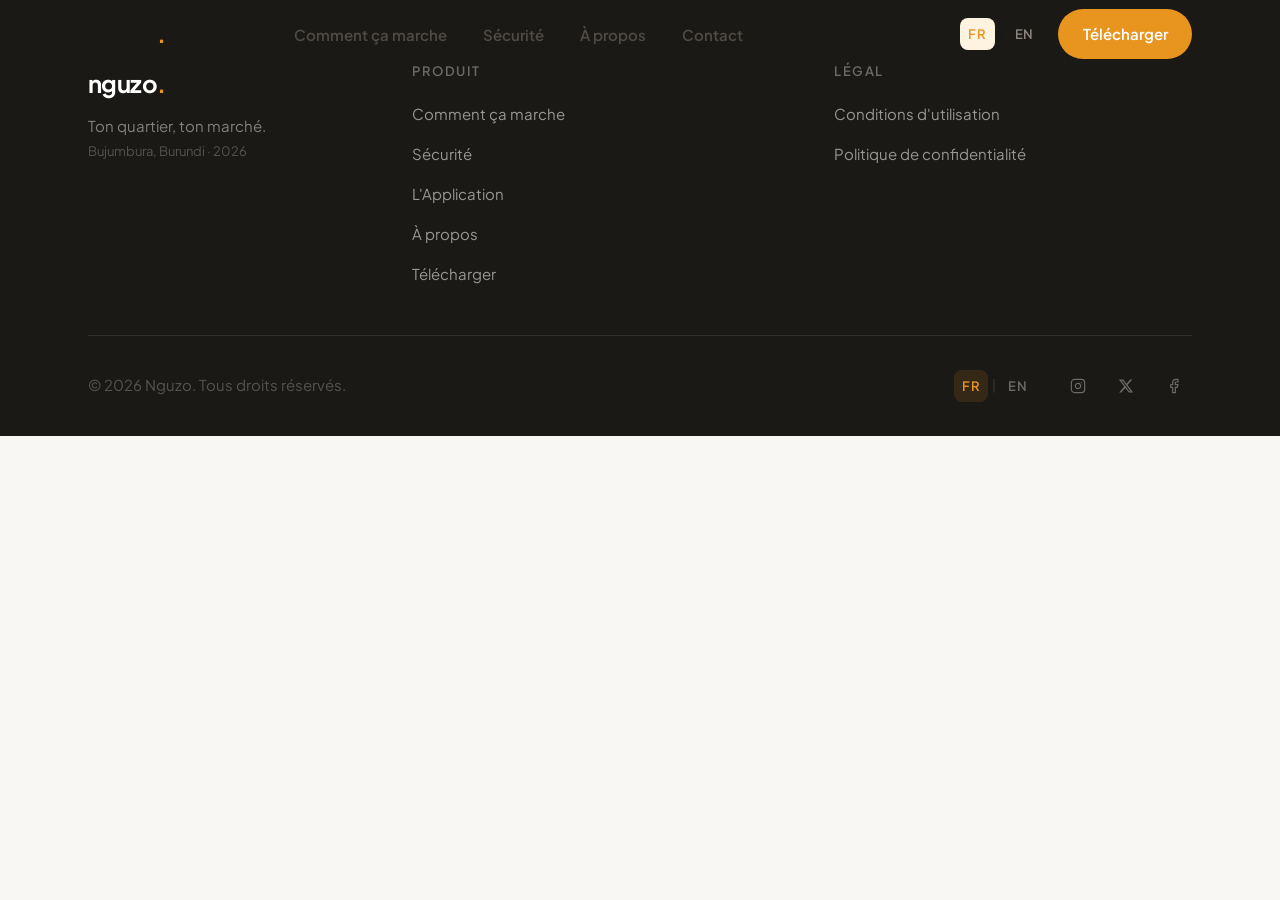
==== index.html @ 5b761464 "app-main created" ====
<!DOCTYPE html>
<html lang="fr" data-lang="fr">
<head> 
  <meta charset="UTF-8" />
  <meta name="viewport" content="width=device-width, initial-scale=1.0" />
  <meta http-equiv="X-UA-Compatible" content="IE=edge" />

  <!-- ============================================================
       SEO META
       Replace with your actual domain before going live. //done
  ============================================================ -->
  <title>Nguzo — Your Neighborhood Marketplace</title>
  <meta name="description" content="Nguzo connects buyers and sellers in the same neighborhood. Post a listing, message directly, meet in person. No fees, no shipping, no middlemen." />
  <meta name="robots" content="index, follow" />
  <meta name="author" content="Nguzo" />

  <link rel="canonical" href="https://nguzo.app/" />
  <link rel="alternate" hreflang="en" href="https://nguzo.app/" />
  <link rel="alternate" hreflang="fr" href="https://nguzo.app/?lang=fr" />
  <link rel="alternate" hreflang="x-default" href="https://nguzo.app/" />

  <!-- Open Graph -->
  <meta property="og:type"        content="website" />
  <meta property="og:url"         content="https://nguzo.app/" />
  <meta property="og:title"       content="Nguzo — Your Neighborhood Marketplace" />
  <meta property="og:description" content="Browse nearby listings. Message sellers directly. Meet in person. Burundi's local marketplace." />
  <meta property="og:image"       content="https://nguzo.app/images/app-feed.png" />
  <meta property="og:locale"      content="fr_FR" />
  <meta property="og:locale:alternate" content="en_US" />
  <meta property="og:site_name"   content="Nguzo" />

  <!-- Twitter Card -->
  <meta name="twitter:card"        content="summary_large_image" />
  <meta name="twitter:title"       content="Nguzo — Your Neighborhood Marketplace" />
  <meta name="twitter:description" content="Browse nearby listings. Message sellers directly. Meet in person." />
  <meta name="twitter:image"       content="https://nguzo.app/images/app-feed.png" />

  <!-- Structured Data -->
  <script type="application/ld+json">
  {
    "@context": "https://schema.org",
    "@type": "SoftwareApplication",
    "name": "Nguzo",
    "applicationCategory": "ShoppingApplication",
    "operatingSystem": "Android",
    "description": "Hyper-local peer-to-peer marketplace for Burundi. Post listings, message sellers, meet in person.",
    "inLanguage": ["fr", "rn", "sw", "en"],
    "url": "https://nguzo.app/",
    "publisher": {
      "@type": "Organization",
      "name": "Nguzo",
      "address": { "@type": "PostalAddress", "addressLocality": "Bujumbura", "addressCountry": "BI" },
      "email": "nguzo.official@gmail.com"
    },
    "contactPoint": [
      { "@type": "ContactPoint", "email": "support.nguzo@gmail.com",   "contactType": "customer support" },
      { "@type": "ContactPoint", "email": "nguzo.official@gmail.com",  "contactType": "legal" }
    ]
  }
  </script>

  <!-- Font: Plus Jakarta Sans 400 + 600 + 700 -->
  <link rel="preconnect" href="https://fonts.googleapis.com" />
  <link rel="preconnect" href="https://fonts.gstatic.com" crossorigin />
  <link href="https://fonts.googleapis.com/css2?family=Plus+Jakarta+Sans:ital,wght@0,400;0,600;0,700;1,400&display=swap" rel="stylesheet" />

  <link rel="stylesheet" href="style.css" />
</head>
<body>

<!-- Skip to main content (accessibility) -->
<a href="#main" class="skip-link">
  <span data-en="Skip to main content" data-fr="Passer au contenu principal">Skip to main content</span>
</a>

<!-- ==============================================================
     NAVIGATION
============================================================== -->

<app-header></app-header>

<!-- ==============================================================
     MAIN
============================================================== -->


<!-- ==============================================================
     FOOTER
============================================================== -->
<footer class="site-footer" role="contentinfo">
  <div class="container">
    <div class="footer-top">

      <!-- Brand -->
      <div class="footer-brand">
        <a href="/" class="logo footer-logo" aria-label="Nguzo">
          <span class="logo__word">nguzo</span><span class="logo__dot">.</span>
        </a>
        <p data-en="Your neighborhood, your marketplace."
           data-fr="Ton quartier, ton marché.">Your neighborhood, your marketplace.</p>
        <p class="footer-location">Bujumbura, Burundi · 2026</p>
      </div>

      <!-- Product links -->
      <nav class="footer-nav" aria-label="Product navigation">
        <h4 data-en="Product" data-fr="Produit">Product</h4>
        <ul role="list">
          <li><a href="#how-it-works" data-en="How it works"  data-fr="Comment ça marche">How it works</a></li>
          <li><a href="#trust"        data-en="Safety"        data-fr="Sécurité">Safety</a></li>
          <li><a href="#the-app"      data-en="The App"       data-fr="L'Application">The App</a></li>
          <li><a href="#about"        data-en="About"         data-fr="À propos">About</a></li>
          <li><a href="https://play.google.com/store/apps/details?id=co.nguzo.app" target="_blank" rel="noopener noreferrer"
                 data-en="Download"  data-fr="Télécharger">Download</a></li>
        </ul>
      </nav>

      <!-- Legal links -->
      <nav class="footer-nav" aria-label="Legal navigation">
        <h4 data-en="Legal" data-fr="Légal">Legal</h4>
        <ul role="list">
          <li><a href="/terms"   data-en="Terms of Use"       data-fr="Conditions d'utilisation">Terms of Use</a></li>
          <li><a href="/privacy" data-en="Privacy Policy"     data-fr="Politique de confidentialité">Privacy Policy</a></li>
          <li>
            <!-- <a href="mailto:nguzo.official@gmail.com" class="footer-legal-email">
              <span data-en="Legal inquiries" data-fr="Requêtes légales">Legal inquiries</span>
              <small>nguzo.official@gmail.com</small>
            </a> -->
          </li>
        </ul>
      </nav>

    </div>

    <div class="footer-bottom">
      <p class="footer-copy" data-en="© 2026 Nguzo. All rights reserved." data-fr="© 2026 Nguzo. Tous droits réservés.">© 2026 Nguzo. All rights reserved.</p>
      <div class="footer-bottom-right">
        <div class="lang-switch" role="group" aria-label="Language / Langue">
          <button class="lang-btn" id="btn-fr-f" aria-pressed="true">FR</button>
          <span aria-hidden="true" class="lang-sep">|</span>
          <button class="lang-btn" id="btn-en-f" aria-pressed="false">EN</button>
        </div>
        <div class="footer-social" aria-label="Social media">
          <a href="https://www.instagram.com/nguzo_marketplace?igsh=dHk3d3pzeW5hcGFs" class="social-btn" aria-label="Nguzo on Instagram" rel="noopener noreferrer">
            <svg width="16" height="16" viewBox="0 0 24 24" fill="none" stroke="currentColor" stroke-width="1.8" stroke-linecap="round" stroke-linejoin="round"><rect x="2" y="2" width="20" height="20" rx="5"/><path d="M16 11.37A4 4 0 1 1 12.63 8 4 4 0 0 1 16 11.37z"/><line x1="17.5" y1="6.5" x2="17.51" y2="6.5"/></svg>
          </a>
          <a href="https://x.com/ngz_marketplace" class="social-btn" aria-label="Nguzo on X" rel="noopener noreferrer">
            <svg width="16" height="16" viewBox="0 0 24 24" fill="currentColor"><path d="M18.244 2.25h3.308l-7.227 8.26 8.502 11.24H16.17l-5.214-6.817L4.99 21.75H1.68l7.73-8.835L1.254 2.25H8.08l4.713 6.231zm-1.161 17.52h1.833L7.084 4.126H5.117z"/></svg>
          </a>
          <a href="https://www.facebook.com/share/1HzvjEso9R/" class="social-btn" aria-label="Nguzo on Facebook" rel="noopener noreferrer">
            <svg width="16" height="16" viewBox="0 0 24 24" fill="none" stroke="currentColor" stroke-width="1.8" stroke-linecap="round" stroke-linejoin="round"><path d="M18 2h-3a5 5 0 0 0-5 5v3H7v4h3v8h4v-8h3l1-4h-4V7a1 1 0 0 1 1-1h3z"/></svg>
          </a>
        </div>
      </div>
    </div>
  </div>
</footer>

<script src="script.js" defer></script>
<script src="components/app-header.js"></script>
</body>
</html>
---- style.css ----
/*  ============================================================
   NGUZO — style.css
   Sections:
     01. Tokens
     02. Reset & Base
     03. Accessibility
     04. Layout
     05. Typography components
     06. Logo
     07. Buttons
     08. Language switch
     09. Navigation
     10. Mobile nav
     11. Hero
     12. How it works
     13. App showcase (dark)
     14. Trust
     15. About
     16. Contact
     17. Footer
     18. Legal pages (terms.html / privacy.html)
     19. Animations (prefers-reduced-motion: no-preference)
     20. Responsive
============================================================ */

/* ── 01. TOKENS ─────────────────────────────────────────────── */
:root {
  /* Palette */
  --c-bg:          #F9F7F4;
  --c-surface:     #F1EDE7;
  --c-surface-2:   #EAE4DC;
  --c-dark:        #1B1916;
  --c-dark-2:      #231F1B;
  --c-text:        #1B1916;
  --c-text-soft:   #4E4A45;
  --c-text-muted:  #8A857E;
  --c-accent:      #E89520;
  --c-accent-dim:  #C47B12;
  --c-accent-pale: #FEF3E0;
  --c-white:       #FFFFFF;
  --c-border:      rgba(27,25,22,.10);
  --c-border-dark: rgba(255,255,255,.10);

  /* Type */
  --f-sans: 'Plus Jakarta Sans', sans-serif;
  --fw-reg:  400;
  --fw-semi: 600;
  --fw-bold: 700;

  /* Type scale (fluid) */
  --t-xs:    clamp(.75rem,  1.4vw, .8125rem);
  --t-sm:    clamp(.875rem, 1.8vw, .9375rem);
  --t-base:  clamp(1rem,    2vw,   1.0625rem);
  --t-lg:    clamp(1.125rem,2.5vw, 1.25rem);
  --t-xl:    clamp(1.375rem,3.2vw, 1.625rem);
  --t-2xl:   clamp(1.75rem, 4vw,   2.25rem);
  --t-3xl:   clamp(2.25rem, 5.5vw, 3.25rem);
  --t-hero:  clamp(2.75rem, 7.5vw, 5rem);

  --lh-tight: 1.12;
  --lh-snug:  1.30;
  --lh-base:  1.65;

  /* Spacing */
  --sp-1:  .25rem;  --sp-2:  .5rem;  --sp-3:  .75rem;
  --sp-4:  1rem;    --sp-5:  1.25rem; --sp-6:  1.5rem;
  --sp-8:  2rem;    --sp-10: 2.5rem;  --sp-12: 3rem;
  --sp-16: 4rem;    --sp-20: 5rem;    --sp-24: 6rem;

  /* Layout */
  --max-w:       1200px;
  --pad-x:       clamp(1.25rem, 5vw, 3rem);
  --section-y:   clamp(4rem, 9vw, 7rem);
  --nav-h:       68px;

  /* Shape */
  --r:    12px;
  --r-sm:  8px;
  --r-lg: 20px;
  --r-pill: 9999px;

  /* Shadows */
  --sh-sm:  0 2px 16px rgba(27,25,22,.06);
  --sh-md:  0 8px 40px rgba(27,25,22,.08);
  --sh-lg:  0 24px 72px rgba(27,25,22,.12);
  --sh-phone: 0 32px 80px rgba(27,25,22,.20);

  /* Motion */
  --ease-out:  cubic-bezier(.16,1,.3,1);
  --ease-io:   cubic-bezier(.4,0,.2,1);
  --d-fast: 180ms;
  --d-med:  320ms;
  --d-slow: 560ms;
}

/* ── 02. RESET & BASE ───────────────────────────────────────── */
*, *::before, *::after { box-sizing: border-box; margin: 0; padding: 0; }

html {
  scroll-behavior: smooth;
  scroll-padding-top: calc(var(--nav-h) + 1rem);
  -webkit-text-size-adjust: 100%;
}

body {
  font-family: var(--f-sans);
  font-size: var(--t-base);
  font-weight: var(--fw-reg);
  line-height: var(--lh-base);
  color: var(--c-text);
  background: var(--c-bg);
  overflow-x: hidden;
  -webkit-font-smoothing: antialiased;
  -moz-osx-font-smoothing: grayscale;
}

img, svg { display: block; max-width: 100%; }
a { color: inherit; text-decoration: none; }
ul, ol { list-style: none; }
button { font-family: inherit; cursor: pointer; border: none; background: none; }
input, textarea, select { font-family: inherit; }
h1,h2,h3,h4 { font-weight: var(--fw-bold); line-height: var(--lh-tight); }

/* ── 03. ACCESSIBILITY ──────────────────────────────────────── */
.skip-link {
  position: absolute; top: -200%; left: 50%; transform: translateX(-50%);
  background: var(--c-text); color: var(--c-white);
  padding: var(--sp-3) var(--sp-6); border-radius: var(--r-sm);
  font-size: var(--t-sm); font-weight: var(--fw-semi);
  z-index: 9999;
  transition: top var(--d-fast);
}
.skip-link:focus { top: var(--sp-4); }

.visually-hidden {
  position: absolute; width: 1px; height: 1px;
  padding: 0; margin: -1px; overflow: hidden;
  clip: rect(0,0,0,0); white-space: nowrap; border: 0;
}

:focus-visible {
  outline: 2.5px solid var(--c-accent);
  outline-offset: 3px;
  border-radius: var(--r-sm);
}

/* ── 04. LAYOUT ─────────────────────────────────────────────── */
.container {
  width: 100%;
  max-width: var(--max-w);
  margin-inline: auto;
  padding-inline: var(--pad-x);
}

.section { padding-block: var(--section-y); }
.section-dark { background: var(--c-dark); }

/* ── 05. TYPOGRAPHY COMPONENTS ──────────────────────────────── */
/* Eyebrow / Label */
.label {
  display: inline-block;
  font-size: var(--t-xs);
  font-weight: var(--fw-semi);
  letter-spacing: .14em;
  text-transform: uppercase;
  color: var(--c-accent);
  margin-bottom: var(--sp-4);
}

.section-header {
  text-align: center;
  max-width: 660px;
  margin-inline: auto;
  margin-bottom: clamp(var(--sp-12), 6vw, var(--sp-20));
}
.section-header h2 { font-size: var(--t-3xl); margin-bottom: var(--sp-5); }
.section-header--light h2 { color: var(--c-white); }
.section-header--light .label { color: var(--c-accent); }

.section-sub {
  font-size: var(--t-lg);
  color: var(--c-text-soft);
  line-height: var(--lh-base);
}

.text-link {
  color: var(--c-accent);
  text-decoration: underline;
  text-decoration-color: rgba(232,149,32,.35);
  text-underline-offset: 3px;
  transition: text-decoration-color var(--d-fast);
}
.text-link:hover { text-decoration-color: var(--c-accent); }

/* ── 06. LOGO ────────────────────────────────────────────────── */
.logo {
  display: inline-flex;
  align-items: baseline;
  font-size: 1.5rem;
  font-weight: var(--fw-bold);
  letter-spacing: -.025em;
  flex-shrink: 0;
  transition: opacity var(--d-fast);
}
.logo:hover { opacity: .8; }
.logo__word { color: var(--c-text); }
.logo__dot  { color: var(--c-accent); }

/* ── 07. BUTTONS ─────────────────────────────────────────────── */
.btn {
  display: inline-flex; align-items: center; gap: var(--sp-2);
  padding: .65rem 1.4rem;
  font-size: var(--t-sm); font-weight: var(--fw-semi);
  border-radius: var(--r-pill);
  white-space: nowrap; min-height: 44px;
  cursor: pointer; text-decoration: none;
  transition:
    background var(--d-fast) var(--ease-out),
    color var(--d-fast) var(--ease-out),
    border-color var(--d-fast) var(--ease-out),
    transform var(--d-fast) var(--ease-out),
    box-shadow var(--d-fast) var(--ease-out);
}

.btn-primary {
  background: var(--c-accent); color: var(--c-white);
  border: 2px solid transparent;
}
.btn-primary:hover, .btn-primary:focus-visible {
  background: var(--c-accent-dim);
  transform: translateY(-2px);
  box-shadow: 0 8px 28px rgba(232,149,32,.28);
}

.btn-ghost {
  background: transparent;
  color: var(--c-text);
  border: 2px solid var(--c-border);
}
.btn-ghost:hover, .btn-ghost:focus-visible {
  border-color: rgba(27,25,22,.30);
  background: var(--c-surface);
  transform: translateY(-2px);
}

.btn-lg { padding: .9rem 1.85rem; font-size: var(--t-base); }
.btn-full { width: 100%; justify-content: center; }

/* ── 08. LANGUAGE SWITCH ─────────────────────────────────────── */
.lang-switch { display: flex; align-items: center; gap: var(--sp-1); }
.lang-sep { color: var(--c-border); user-select: none; font-size: var(--t-xs); }
.lang-btn {
  font-size: var(--t-xs); font-weight: var(--fw-semi);
  letter-spacing: .06em; padding: var(--sp-1) var(--sp-2);
  border-radius: var(--r-sm); min-height: 32px;
  color: var(--c-text-muted);
  transition: color var(--d-fast), background var(--d-fast);
}
.lang-btn:hover { color: var(--c-text); }
.lang-btn[aria-pressed="true"] {
  color: var(--c-accent);
  background: var(--c-accent-pale);
}

/* ── 09. NAVIGATION ──────────────────────────────────────────── */
.site-header {
  position: fixed; top: 0; left: 0; right: 0;
  height: var(--nav-h); z-index: 100;
  transition: background var(--d-med) var(--ease-out),
              box-shadow var(--d-med) var(--ease-out),
              backdrop-filter var(--d-med) var(--ease-out);
}
.site-header.scrolled {
  background: rgba(249,247,244,.88);
  backdrop-filter: blur(18px) saturate(1.2);
  -webkit-backdrop-filter: blur(18px) saturate(1.2);
  box-shadow: 0 1px 0 var(--c-border), var(--sh-sm);
}

.nav__inner {
  display: flex; align-items: center;
  gap: var(--sp-6); height: var(--nav-h);
}

.nav__links {
  display: flex; align-items: center;
  gap: var(--sp-1); margin-inline: auto;
}
.nav__link {
  padding: var(--sp-2) var(--sp-4);
  font-size: var(--t-sm); font-weight: var(--fw-semi);
  color: var(--c-text-soft); border-radius: var(--r-pill);
  transition: color var(--d-fast), background var(--d-fast);
}
.nav__link:hover, .nav__link.active {
  color: var(--c-text); background: var(--c-surface);
}
.nav__link.active { color: var(--c-accent); }

.nav__right {
  display: flex; align-items: center; gap: var(--sp-4); margin-left: auto;
}

/* Burger */
.burger {
  display: none; flex-direction: column;
  justify-content: center; align-items: center;
  gap: 6px; width: 44px; height: 44px;
  border-radius: var(--r-sm);
  transition: background var(--d-fast);
}
.burger:hover { background: var(--c-surface); }
.burger__bar {
  display: block; width: 22px; height: 2px;
  background: var(--c-text); border-radius: 2px;
  transform-origin: center;
  transition: transform var(--d-med) var(--ease-out), opacity var(--d-fast);
}
.burger[aria-expanded="true"] .burger__bar:nth-child(1) { transform: translateY(8px) rotate(45deg); }
.burger[aria-expanded="true"] .burger__bar:nth-child(2) { transform: translateY(-8px) rotate(-45deg); }

/* ── 10. MOBILE NAV ──────────────────────────────────────────── */
.mobile-nav {
  position: fixed; inset: 0; z-index: 200; /* above .site-header (100) */
  background: var(--c-bg);
}
.mobile-nav[hidden] { display: none; }

.mobile-nav__panel {
  display: flex; flex-direction: column;
  height: 100%; padding: var(--sp-6) var(--pad-x);
}
.mobile-nav__top {
  display: flex; align-items: center;
  justify-content: space-between; margin-bottom: var(--sp-10);
}
.mobile-nav__close {
  width: 44px; height: 44px;
  display: flex; align-items: center; justify-content: center;
  border-radius: var(--r-sm); color: var(--c-text);
  transition: background var(--d-fast);
}
.mobile-nav__close:hover { background: var(--c-surface); }
.mobile-nav__links { flex: 1; display: flex; flex-direction: column; }
.mobile-nav__link {
  display: block; padding: var(--sp-5) 0;
  font-size: var(--t-2xl); font-weight: var(--fw-bold);
  color: var(--c-text); border-bottom: 1px solid var(--c-border);
  transition: color var(--d-fast), padding-left var(--d-fast);
}
.mobile-nav__link:hover { color: var(--c-accent); padding-left: var(--sp-3); }
.mobile-nav__foot {
  display: flex; align-items: center;
  justify-content: space-between; padding-top: var(--sp-8); flex-wrap: wrap; gap: var(--sp-4);
}

/* ── 11. HERO ─────────────────────────────────────────────────── */
.hero {
  min-height: 100svh;
  padding-top: var(--nav-h);
  position: relative; overflow: hidden;
  display: flex; align-items: stretch;
}

/* Faded giant background word — depth without distraction */
.hero__watermark {
  position: absolute;
  font-size: clamp(10rem, 28vw, 22rem);
  font-weight: var(--fw-bold);
  letter-spacing: -.06em;
  line-height: 1;
  color: var(--c-accent);
  opacity: .04;
  right: -2%;
  bottom: -2%;
  pointer-events: none;
  user-select: none;
  z-index: 0;
}

.hero__inner {
  display: grid;
  grid-template-columns: 1fr 1fr;
  gap: clamp(var(--sp-10), 5vw, var(--sp-20));
  align-items: center;
  padding-block: clamp(var(--sp-16), 8vw, var(--sp-24));
  position: relative; z-index: 1;
  width: 100%;
}

.hero__text { max-width: 560px; }

.hero__h1 {
  font-size: var(--t-hero);
  letter-spacing: -.04em;
  line-height: var(--lh-tight);
  margin-block: var(--sp-3) var(--sp-6);
  color: var(--c-text);
}
.word-line { display: block; overflow: hidden; }

.hero__sub {
  font-size: var(--t-lg);
  color: var(--c-text-soft);
  line-height: var(--lh-base);
  margin-bottom: var(--sp-10);
  max-width: 460px;
}

.hero__actions { display: flex; flex-wrap: wrap; gap: var(--sp-3); }

/* Phone mockups */
.hero__phones {
  position: relative;
  height: clamp(420px, 55vw, 600px);
  display: flex; justify-content: center; align-items: center;
}

.phone {
  position: absolute;
  border-radius: 30px;
  overflow: hidden;
  box-shadow: var(--sh-phone);
}
.phone__body {
  width: 100%; height: 100%; overflow: hidden;
  background: var(--c-surface-2);
}
.phone__body img { width: 100%; height: 100%; object-fit: cover; object-position: top; }

.phone--back {
  width: clamp(180px, 22vw, 240px);
  aspect-ratio: 9/19;
  right: 1%;
  top: 8%;
  transform: rotate(5deg);
  z-index: 1;
  filter: brightness(.92);
}
.phone--front {
  width: clamp(195px, 24vw, 260px);
  aspect-ratio: 9/19;
  left: 1%;
  bottom: 8%;
  transform: rotate(-4deg);
  z-index: 2;
}

/* ── 12. HOW IT WORKS ────────────────────────────────────────── */
.section-hiw { background: var(--c-surface); }

.steps {
  display: grid;
  grid-template-columns: repeat(3, 1fr);
  gap: var(--sp-6);
}

.step {
  padding: var(--sp-8);
  background: var(--c-white);
  border: 1px solid var(--c-border);
  border-radius: var(--r);
  position: relative;
  transition: transform var(--d-med) var(--ease-out),
              box-shadow var(--d-med) var(--ease-out);
}
.step:hover {
  transform: translateY(-5px);
  box-shadow: var(--sh-md);
}

.step__num {
  font-size: clamp(3.5rem, 7vw, 5rem);
  font-weight: var(--fw-bold);
  color: var(--c-accent);
  line-height: 1;
  letter-spacing: -.05em;
  margin-bottom: var(--sp-5);
  opacity: .22;
  transition: opacity var(--d-med);
  font-variant-numeric: tabular-nums;
}
.step:hover .step__num { opacity: .55; }

.step__icon {
  width: 44px; height: 44px;
  display: flex; align-items: center; justify-content: center;
  background: var(--c-accent-pale);
  border-radius: var(--r-sm);
  color: var(--c-accent);
  margin-bottom: var(--sp-4);
}
.step__body h3 { font-size: var(--t-xl); margin-bottom: var(--sp-3); }
.step__body p  { font-size: var(--t-base); color: var(--c-text-soft); line-height: var(--lh-base); }

/* ── 13. APP SHOWCASE ─────────────────────────────────────────── */
.section-app .section-header h2 { color: var(--c-white); }
.section-app .section-sub { color: rgba(255,255,255,.55); }

.app-screens {
  display: grid;
  grid-template-columns: 1fr 1.1fr 1fr;
  gap: var(--sp-6);
  align-items: end;
}

.app-screen {
  display: flex; flex-direction: column;
  align-items: center; gap: var(--sp-5);
}
.app-screen__frame {
  width: 100%; aspect-ratio: 9/19;
  border-radius: 24px; overflow: hidden;
  background: var(--c-dark-2);
  box-shadow: 0 24px 60px rgba(0,0,0,.35);
  transition: transform var(--d-med) var(--ease-out),
              box-shadow var(--d-med) var(--ease-out);
}
.app-screen__frame:hover {
  transform: translateY(-6px);
  box-shadow: 0 36px 80px rgba(0,0,0,.45);
}
.app-screen__frame img { width: 100%; height: 100%; object-fit: cover; object-position: top; }

.app-screen--featured { transform: translateY(-20px); }
.app-screen--featured .app-screen__frame {
  outline: 2px solid rgba(232,149,32,.30);
  outline-offset: 4px;
}

.app-screen figcaption {
  font-size: var(--t-sm);
  color: rgba(255,255,255,.4);
  font-weight: var(--fw-semi);
  text-align: center;
  line-height: var(--lh-snug);
}

/* ── 14. TRUST ────────────────────────────────────────────────── */
.trust-grid {
  display: grid;
  grid-template-columns: repeat(2, 1fr);
  gap: var(--sp-5);
}

.trust-item {
  display: grid;
  grid-template-columns: 44px 1fr;
  grid-template-rows: auto auto;
  column-gap: var(--sp-5);
  align-items: start;
  padding: var(--sp-8);
  background: var(--c-white);
  border: 1px solid var(--c-border);
  border-radius: var(--r);
  transition: transform var(--d-med) var(--ease-out),
              box-shadow var(--d-med) var(--ease-out),
              border-color var(--d-med);
}
.trust-item:hover {
  transform: translateY(-3px);
  box-shadow: var(--sh-md);
  border-color: rgba(232,149,32,.20);
}
.trust-item__icon {
  grid-row: 1 / 3;
  width: 44px; height: 44px;
  display: flex; align-items: center; justify-content: center;
  background: var(--c-accent-pale);
  border-radius: var(--r-sm);
  color: var(--c-accent);
  flex-shrink: 0;
}
.trust-item h3 { font-size: var(--t-lg); margin-bottom: var(--sp-2); }
.trust-item p  { font-size: var(--t-base); color: var(--c-text-soft); line-height: var(--lh-base); }

/* ── 15. ABOUT ────────────────────────────────────────────────── */
.about-inner {
  display: grid;
  grid-template-columns: 1fr 360px;
  gap: clamp(var(--sp-12), 6vw, var(--sp-20));
  align-items: start;
}

.about-left h2 { font-size: var(--t-3xl); margin-bottom: var(--sp-6); }
.about-left p  { color: var(--c-text-soft); line-height: var(--lh-base); margin-bottom: var(--sp-4); }
.about-left p:last-child { margin-bottom: 0; }

/* Stat cards */
.about-right {
  display: flex; flex-direction: column; gap: var(--sp-4);
  position: sticky; top: calc(var(--nav-h) + var(--sp-8));
}
.stat-card {
  padding: var(--sp-6) var(--sp-8);
  background: var(--c-surface);
  border: 1px solid var(--c-border);
  border-radius: var(--r);
  display: flex; flex-direction: column; gap: var(--sp-2);
  transition: transform var(--d-med) var(--ease-out);
}
.stat-card:hover { transform: translateX(4px); }
.stat-card--full { background: var(--c-accent-pale); border-color: rgba(232,149,32,.20); }

.stat-num {
  font-size: var(--t-3xl);
  font-weight: var(--fw-bold);
  color: var(--c-accent);
  letter-spacing: -.04em;
  line-height: 1;
  font-variant-numeric: tabular-nums;
}
.stat-word {
  font-size: var(--t-3xl);
  font-weight: var(--fw-bold);
  color: var(--c-accent);
  letter-spacing: -.03em;
  line-height: 1;
  font-style: italic;
}
.stat-label {
  font-size: var(--t-sm);
  color: var(--c-text-soft);
  font-weight: var(--fw-semi);
}

/* ── 16. CONTACT ──────────────────────────────────────────────── */
.section-contact { background: var(--c-surface); }

.contact-inner {
  display: grid;
  grid-template-columns: 1fr 1fr;
  gap: clamp(var(--sp-12), 6vw, var(--sp-20));
  align-items: start;
}

.contact-left h2 { font-size: var(--t-3xl); margin-bottom: var(--sp-5); }
.contact-left p  { font-size: var(--t-lg); color: var(--c-text-soft); margin-bottom: var(--sp-8); line-height: var(--lh-base); }
.contact-email {
  margin-top: var(--sp-5);
  font-size: var(--t-sm);
  color: var(--c-text-muted);
}

/* Waitlist form */
.contact-form {
  background: var(--c-white);
  border: 1px solid var(--c-border);
  border-radius: var(--r);
  padding: var(--sp-8);
  box-shadow: var(--sh-sm);
}
.contact-form h3 { font-size: var(--t-xl); margin-bottom: var(--sp-2); }
.contact-form > p { font-size: var(--t-sm); color: var(--c-text-soft); margin-bottom: var(--sp-6); }

.field-row {
  display: grid;
  grid-template-columns: repeat(2, minmax(0, 1fr));
  gap: var(--sp-4);
  margin-bottom: var(--sp-4);
}

.field { display: flex; flex-direction: column; gap: var(--sp-2); margin-bottom: var(--sp-4); }
.field label { font-size: var(--t-sm); font-weight: var(--fw-semi); color: var(--c-text); }
.field input,
.field textarea {
  padding: .75rem 1rem;
  border: 1.5px solid var(--c-border);
  border-radius: var(--r-sm);
  font-size: var(--t-base);
  color: var(--c-text);
  background: var(--c-bg);
  min-height: 48px;
  transition: border-color var(--d-fast), box-shadow var(--d-fast);
}
.field textarea {
  min-height: 160px;
  resize: vertical;
}
.field input::placeholder,
.field textarea::placeholder { color: var(--c-text-muted); }
.field input:focus,
.field textarea:focus {
  outline: none;
  border-color: var(--c-accent);
  box-shadow: 0 0 0 3px rgba(232,149,32,.14);
}
.field input:user-invalid,
.field textarea:user-invalid { border-color: #c94040; }

  .email-feedback {
    margin-top: var(--sp-3);
    font-size: var(--t-sm);
    line-height: var(--lh-snug);
    min-height: 1.5em;
    color: var(--c-text-muted);
    transition: color var(--d-fast);
  }
  .email-feedback.loading { color: var(--c-text); }
  .email-feedback.success { color: var(--c-accent); }
  .email-feedback.error { color: #C94040; }
  .email-feedback.warning { color: #8A857E; }

.form-ok {
  background: var(--c-accent-pale);
  color: var(--c-accent-dim);
}
.form-error {
  background: #FDECEC;
  color: #C94040;
}
.form-ok[hidden],
.form-error[hidden] { display: none; }

/* ── 17. FOOTER ───────────────────────────────────────────────── */
.site-footer {
  background: var(--c-dark);
  padding-block: var(--sp-16) var(--sp-8);
  color: var(--c-white);
}

.footer-top {
  display: grid;
  grid-template-columns: 260px 1fr 1fr;
  gap: var(--sp-16);
  padding-bottom: var(--sp-12);
  border-bottom: 1px solid var(--c-border-dark);
  margin-bottom: var(--sp-8);
}

.footer-logo .logo__word { color: var(--c-white); }
.footer-logo .logo__dot  { color: var(--c-accent); }
.footer-logo:hover .logo__word { color: rgba(255,255,255,.7); }

.footer-brand p:not(.footer-logo) {
  font-size: var(--t-sm); color: rgba(255,255,255,.45);
  margin-top: var(--sp-3); line-height: var(--lh-snug);
}
.footer-location { color: rgba(255,255,255,.25) !important; font-size: var(--t-xs) !important; margin-top: var(--sp-2) !important; }

.footer-nav h4 {
  font-size: var(--t-xs); font-weight: var(--fw-semi);
  letter-spacing: .12em; text-transform: uppercase;
  color: rgba(255,255,255,.35); margin-bottom: var(--sp-5);
}
.footer-nav ul { display: flex; flex-direction: column; gap: var(--sp-3); }
.footer-nav a { font-size: var(--t-sm); color: rgba(255,255,255,.55); transition: color var(--d-fast); }
.footer-nav a:hover { color: var(--c-white); }

.footer-legal-email {
  display: flex; flex-direction: column; gap: var(--sp-1);
}
.footer-legal-email small { font-size: var(--t-xs); opacity: .6; }

.footer-bottom {
  display: flex; align-items: center;
  justify-content: space-between; flex-wrap: wrap; gap: var(--sp-4);
}
.footer-copy { font-size: var(--t-sm); color: rgba(255,255,255,.25); }

.footer-bottom-right { display: flex; align-items: center; gap: var(--sp-6); }

/* Footer lang switch */
.site-footer .lang-btn { color: rgba(255,255,255,.35); }
.site-footer .lang-btn:hover { color: rgba(255,255,255,.8); }
.site-footer .lang-btn[aria-pressed="true"] { color: var(--c-accent); background: rgba(232,149,32,.12); }
.site-footer .lang-sep { color: rgba(255,255,255,.15); }

.footer-social { display: flex; align-items: center; gap: var(--sp-3); }
.social-btn {
  display: flex; align-items: center; justify-content: center;
  width: 36px; height: 36px; border-radius: var(--r-sm);
  color: rgba(255,255,255,.35);
  transition: color var(--d-fast), background var(--d-fast);
}
.social-btn:hover { color: var(--c-white); background: rgba(255,255,255,.08); }

/* ── 18. LEGAL PAGES ─────────────────────────────────────────── */
.legal-page {
  padding-top: var(--nav-h);
  min-height: 100svh;
  background: var(--c-bg);
}
.legal-hero {
  padding-block: clamp(var(--sp-12), 6vw, var(--sp-20));
  border-bottom: 1px solid var(--c-border);
}
.legal-hero .breadcrumb {
  font-size: var(--t-sm); color: var(--c-text-muted);
  margin-bottom: var(--sp-4);
}
.legal-hero .breadcrumb a { color: var(--c-accent); }
.legal-hero h1 { font-size: var(--t-3xl); margin-bottom: var(--sp-3); }
.legal-hero .subtitle { color: var(--c-text-soft); font-size: var(--t-lg); }
.legal-hero .updated { margin-top: var(--sp-4); font-size: var(--t-sm); color: var(--c-text-muted); }

.legal-body {
  display: grid;
  grid-template-columns: 220px 1fr;
  gap: var(--sp-16);
  padding-block: clamp(var(--sp-12), 6vw, var(--sp-20));
  align-items: start;
}

/* TOC sidebar */
.legal-toc {
  position: sticky; top: calc(var(--nav-h) + var(--sp-6));
}
.legal-toc h2 {
  font-size: var(--t-xs); font-weight: var(--fw-semi);
  letter-spacing: .12em; text-transform: uppercase;
  color: var(--c-text-muted); margin-bottom: var(--sp-4);
}
.legal-toc ol { display: flex; flex-direction: column; gap: var(--sp-2); counter-reset: none; }
.legal-toc a {
  font-size: var(--t-xs); color: var(--c-text-soft);
  line-height: var(--lh-snug); display: block; padding: var(--sp-1) 0;
  border-left: 2px solid transparent; padding-left: var(--sp-3);
  transition: color var(--d-fast), border-color var(--d-fast);
}
.legal-toc a:hover { color: var(--c-text); border-color: var(--c-accent); }

/* Legal content */
.legal-content { min-width: 0; }
.legal-section { margin-bottom: var(--sp-12); padding-bottom: var(--sp-12); border-bottom: 1px solid var(--c-border); }
.legal-section:last-child { border-bottom: none; }
.legal-section__heading { font-size: var(--t-xl); margin-bottom: var(--sp-5); scroll-margin-top: calc(var(--nav-h) + var(--sp-6)); }
.legal-section__sub { font-size: var(--t-lg); font-weight: var(--fw-semi); margin-top: var(--sp-6); margin-bottom: var(--sp-3); }
.legal-section p { color: var(--c-text-soft); line-height: var(--lh-base); margin-bottom: var(--sp-4); }
.legal-section ul, .legal-section ol { display: flex; flex-direction: column; gap: var(--sp-3); margin-bottom: var(--sp-4); padding-left: var(--sp-5); list-style: disc; }
.legal-section ol { list-style: decimal; }
.legal-section li { color: var(--c-text-soft); line-height: var(--lh-base); }
.legal-section .term-def { margin-bottom: var(--sp-4); }
.legal-section .term-def dt { font-weight: var(--fw-semi); color: var(--c-text); }
.legal-section .term-def dd { color: var(--c-text-soft); line-height: var(--lh-base); padding-left: var(--sp-4); }
.legal-section .contact-table { display: flex; flex-direction: column; gap: var(--sp-3); }
.legal-section .contact-row { display: grid; grid-template-columns: 160px 1fr; gap: var(--sp-4); font-size: var(--t-base); }
.legal-section .contact-row dt { font-weight: var(--fw-semi); color: var(--c-text-muted); }
.legal-section .contact-row dd { color: var(--c-text-soft); }
.legal-note {
  background: var(--c-accent-pale); border-left: 3px solid var(--c-accent);
  border-radius: 0 var(--r-sm) var(--r-sm) 0;
  padding: var(--sp-4) var(--sp-6); margin-top: var(--sp-4);
  font-size: var(--t-sm); color: var(--c-text-soft); line-height: var(--lh-base);
}

/* Legal page utilities (replaces inline styles blocked by CSP style-src) */
.legal-section p.is-spaced { margin-top: var(--sp-6); }
.legal-footer { padding-block: var(--sp-8); }
.legal-footer .text-link { font-size: var(--t-sm); }

/* ── 19. ANIMATIONS ──────────────────────────────────────────── */
@media (prefers-reduced-motion: no-preference) {

  /* --- Reveal on scroll (base state) --- */
  .reveal {
    opacity: 0;
    transform: translateY(24px);
    transition: opacity var(--d-slow) var(--ease-out),
                transform var(--d-slow) var(--ease-out);
  }
  .reveal.in-view            { opacity: 1; transform: none; }
  .reveal-d1.in-view         { transition-delay: 100ms; }
  .reveal-d2.in-view         { transition-delay: 200ms; }
  .reveal-d3.in-view         { transition-delay: 300ms; }

  /* Fast reveal for small elements */
  .reveal-fast {
    opacity: 0; transform: translateY(10px);
    transition: opacity 400ms var(--ease-out), transform 400ms var(--ease-out);
  }
  .reveal-fast.in-view { opacity: 1; transform: none; }

  /* --- Hero headline word animation --- */
  .word-line .word {
    display: inline-block;
    opacity: 0; transform: translateY(105%);
    transition: opacity 600ms var(--ease-out), transform 600ms var(--ease-out);
  }
  .hero__h1.revealed .word { opacity: 1; transform: none; }

  /* Hero sub + actions */
  .reveal-stagger {
    opacity: 0; transform: translateY(18px);
    transition: opacity 560ms var(--ease-out), transform 560ms var(--ease-out);
  }
  .reveal-stagger.in-view { opacity: 1; transform: none; }

  /* --- Phone float --- */
  .phone--front { animation: float-a 9s ease-in-out infinite; }
  .phone--back  { animation: float-b 11s ease-in-out infinite; }

  @keyframes float-a {
    0%,100% { transform: rotate(-4deg) translateY(0); }
    50%      { transform: rotate(-4deg) translateY(-12px); }
  }
  @keyframes float-b {
    0%,100% { transform: rotate(5deg) translateY(-6px); }
    50%      { transform: rotate(5deg) translateY(6px); }
  }

  /* --- Nav scrolled state transition is already in CSS --- */

  /* --- Label letter-spacing on reveal --- */
  .label {
    letter-spacing: .02em;
    opacity: 0;
    transition: letter-spacing 500ms var(--ease-out), opacity 400ms var(--ease-out);
  }
  .label.in-view { letter-spacing: .14em; opacity: 1; }
  /* Hero label is immediately visible */
  .hero .label { opacity: 1; letter-spacing: .14em; }

} /* end prefers-reduced-motion: no-preference */

/* Default state when motion is reduced — everything visible */
@media (prefers-reduced-motion: reduce) {
  .reveal, .reveal-fast, .reveal-stagger, .label { opacity: 1 !important; transform: none !important; }
  .word-line .word { opacity: 1 !important; transform: none !important; }
}

/* ── 20. RESPONSIVE ──────────────────────────────────────────── */

/* Tablet portrait and below (≤ 768px) */
@media (max-width: 768px) {
  .nav__links { display: none; }
  .nav__right .btn-primary { display: none; }
  .nav__right .lang-switch { display: none; }
  .burger { display: flex; }

  .hero__inner {
    grid-template-columns: 1fr;
    padding-block: var(--sp-12) var(--sp-8);
    text-align: center;
  }
  .hero__text { max-width: 100%; }
  .hero__sub { margin-inline: auto; }
  .hero__actions { justify-content: center; }
  .hero__phones {
    order: -1;
    height: 340px; width: 100%;
  }
  .phone--back  { width: 160px; }
  .phone--front { width: 175px; }

  .steps { grid-template-columns: 1fr; }
  .trust-grid { grid-template-columns: 1fr; }
  .app-screens { grid-template-columns: 1fr; }
  .app-screen--featured { transform: none; }
  .app-screen:not(.app-screen--featured) { display: none; }

  .about-inner   { grid-template-columns: 1fr; }
  .about-right   { position: static; }
  .about-right   { flex-direction: row; flex-wrap: wrap; }
  .stat-card     { flex: 1; min-width: 140px; }

  .contact-inner { grid-template-columns: 1fr; }
  .field-row { grid-template-columns: 1fr; }

  .footer-top { grid-template-columns: 1fr 1fr; gap: var(--sp-10); }
  .footer-brand { grid-column: 1 / -1; }
  .footer-bottom { flex-direction: column; align-items: flex-start; }

  /* Legal pages */
  .legal-body { grid-template-columns: 1fr; }
  .legal-toc  { display: none; }
}

/* Small phones (≤ 480px) */
@media (max-width: 480px) {
  .hero__phones { display: none; }
  .steps { gap: var(--sp-4); }
  .footer-top { grid-template-columns: 1fr; }
  .footer-bottom-right { flex-direction: column; align-items: flex-start; gap: var(--sp-3); }
  .contact-left .btn-lg { width: 100%; justify-content: center; }
  .about-right { flex-direction: column; }
}

/* Large screens (≥ 1280px) */
@media (min-width: 1280px) {
  .hero__inner { gap: var(--sp-24); }
}
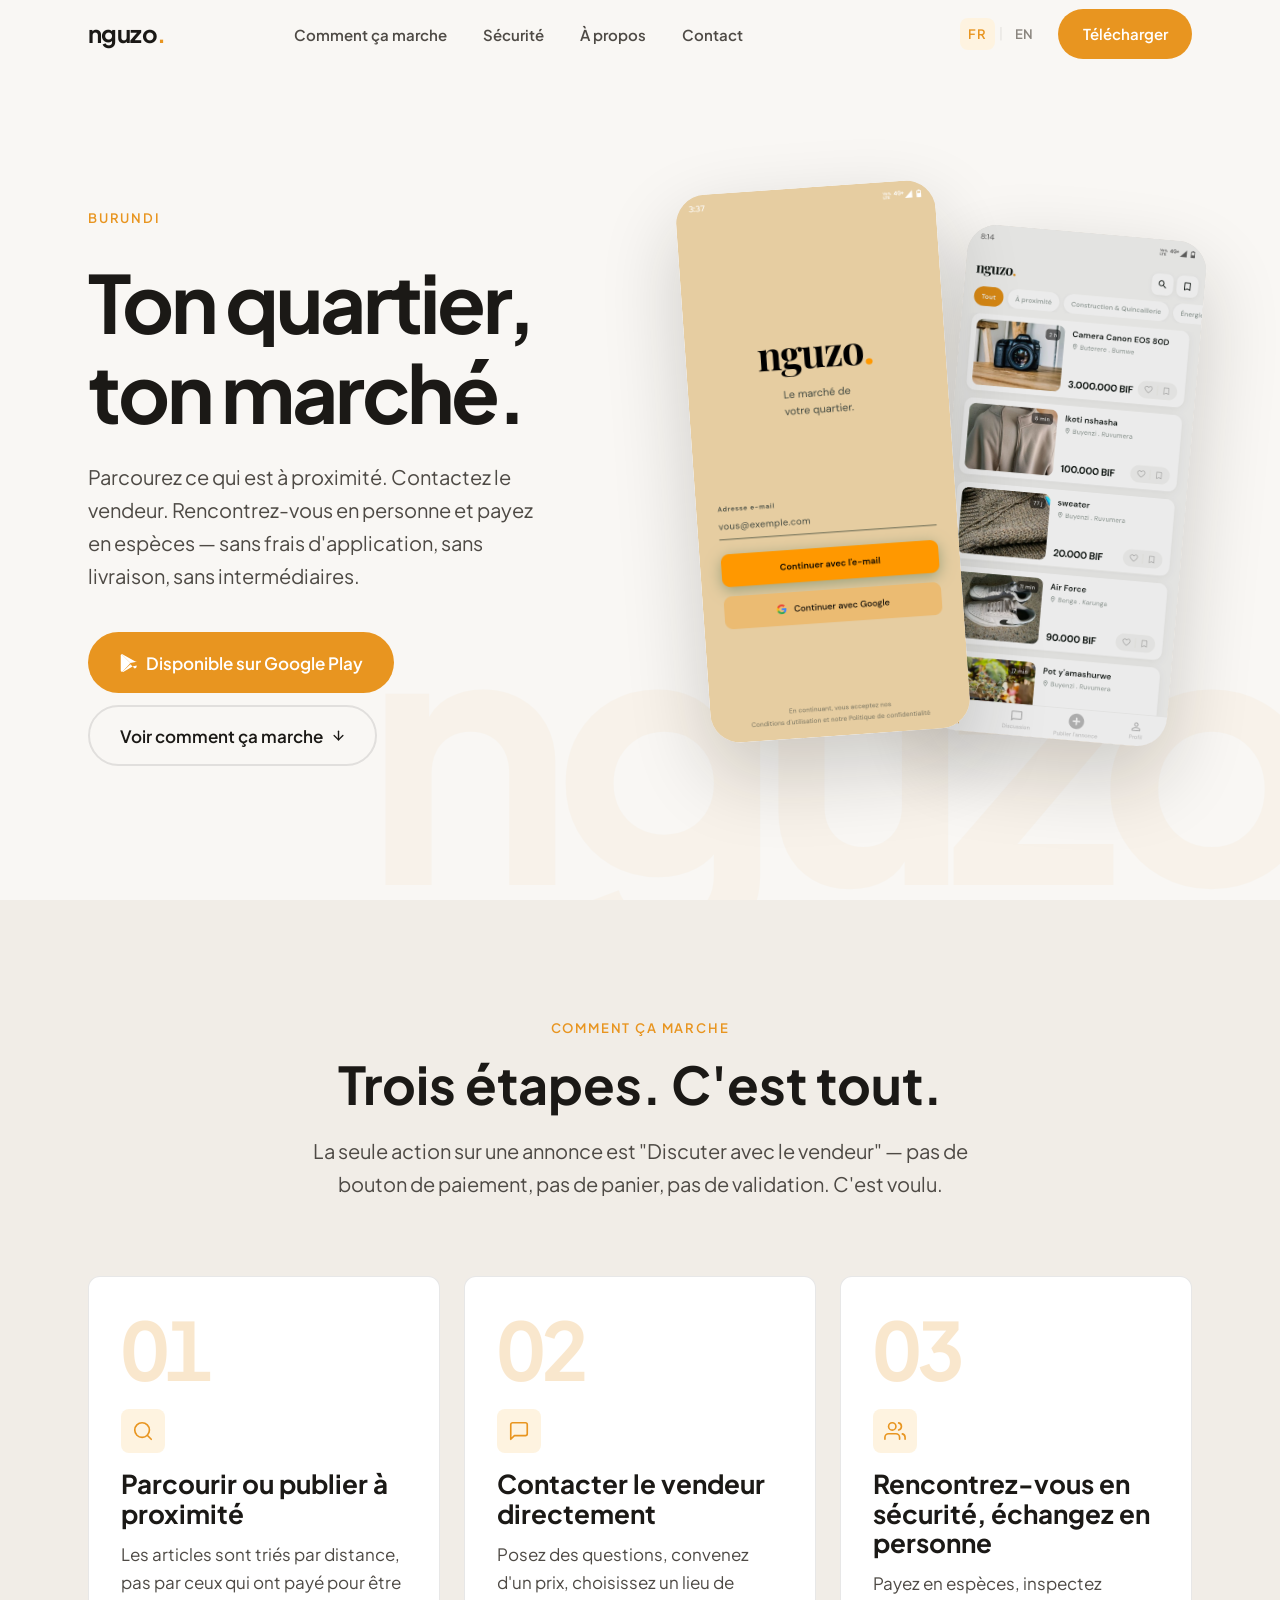
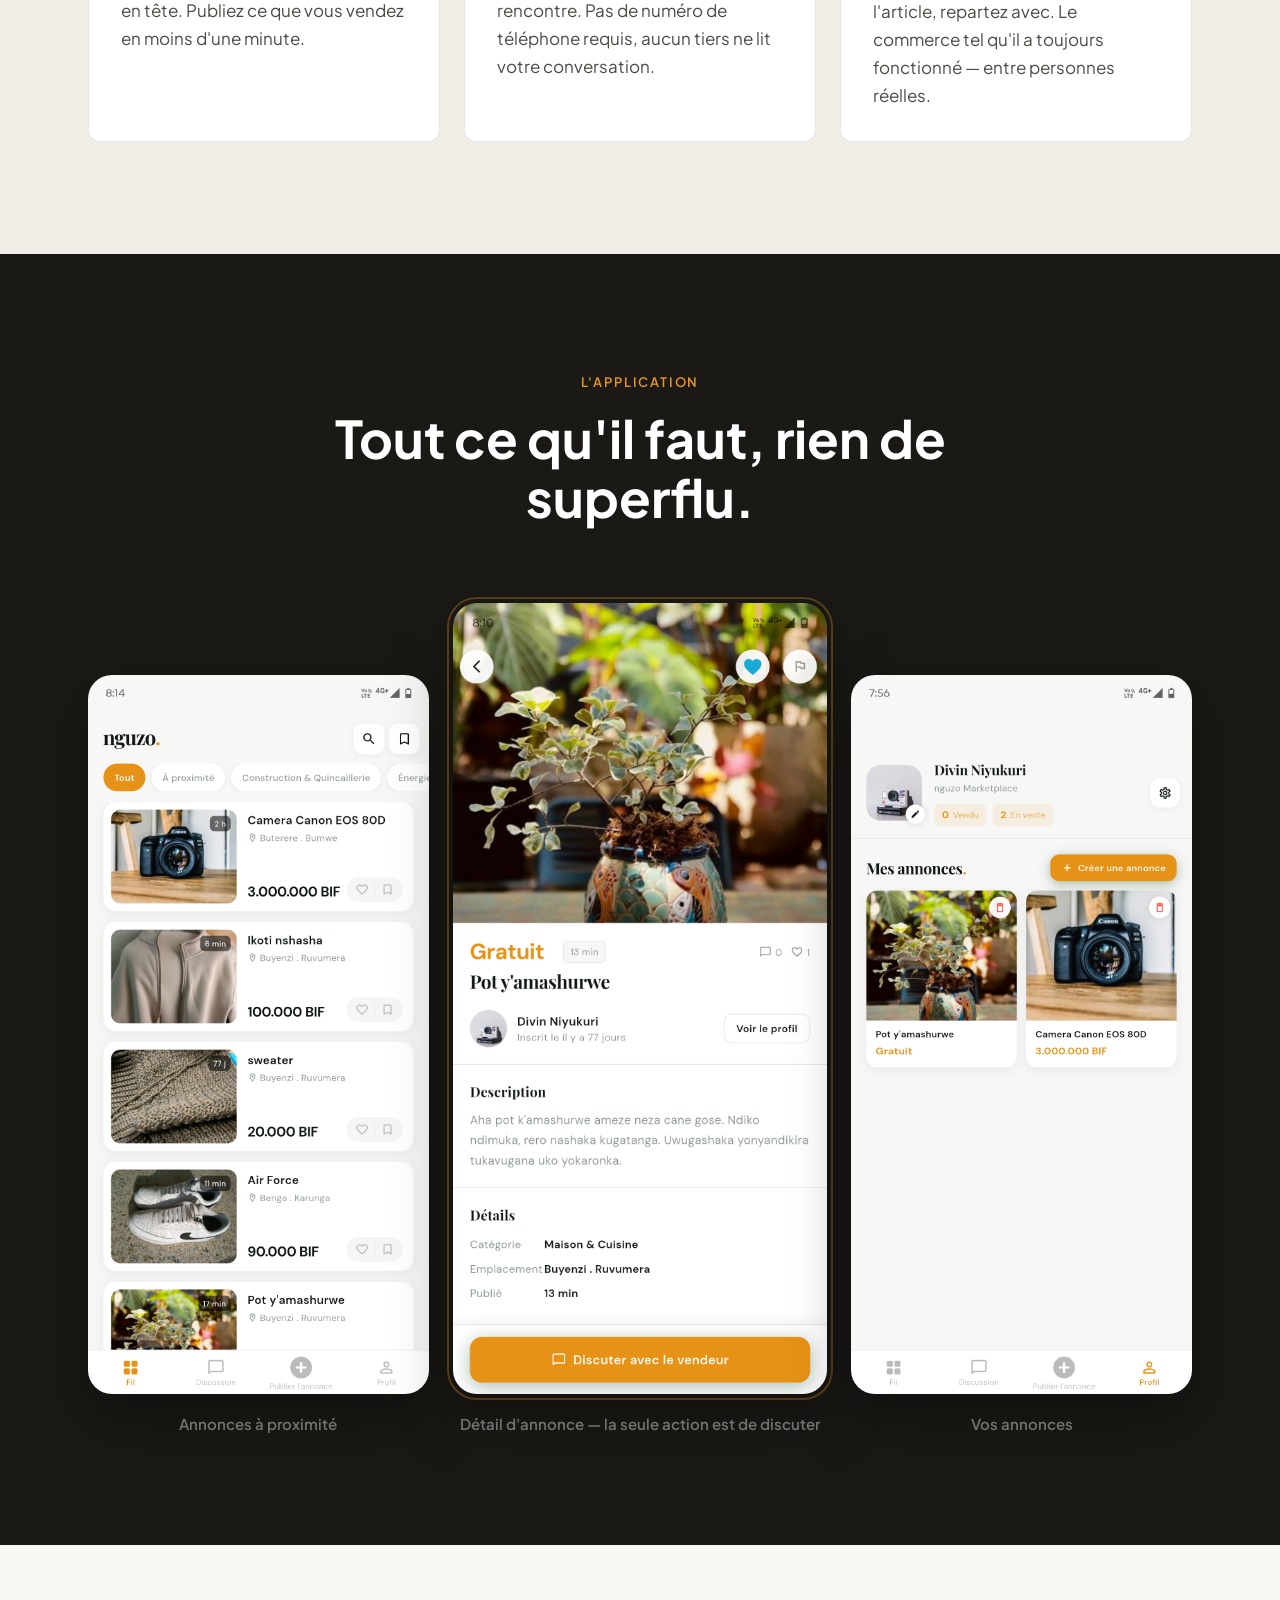
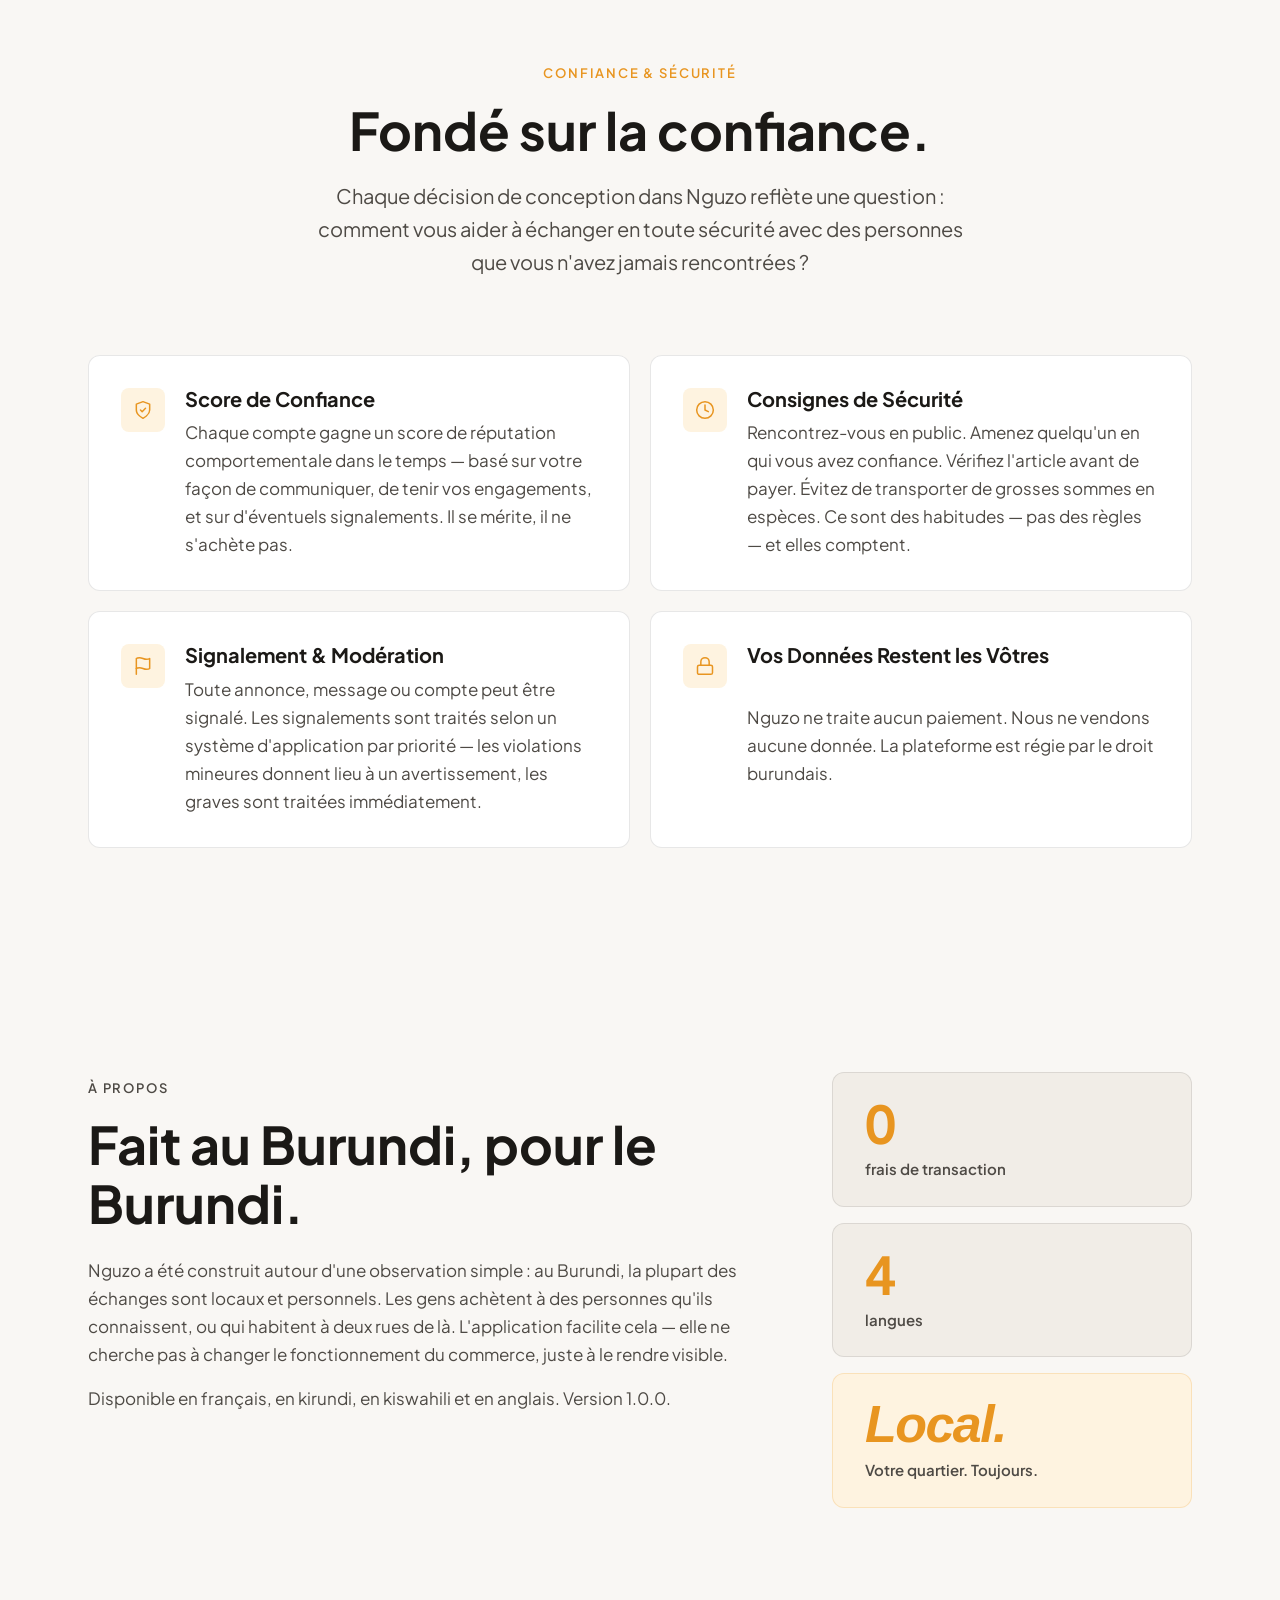
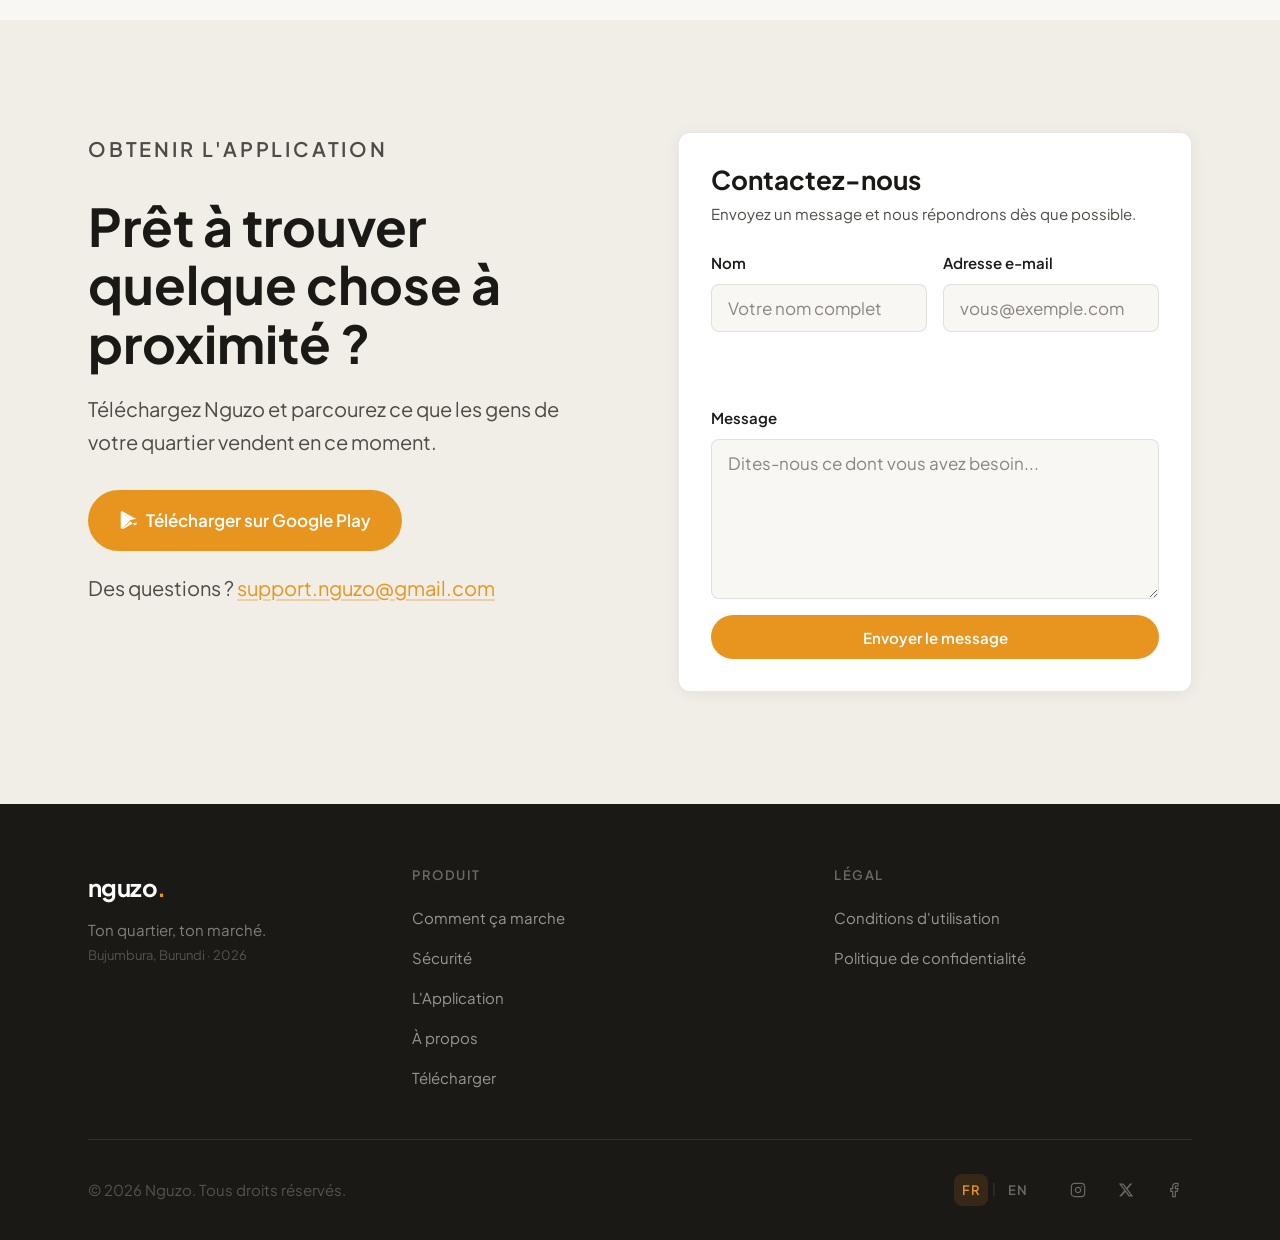
==== commit 46ee0ce1: "how  it works component added" ====
--- a/index.html
+++ b/index.html
@@ -82,7 +82,7 @@
 <!-- ==============================================================
      MAIN
 ============================================================== -->
-
+<app-main></app-main>
 
 <!-- ==============================================================
      FOOTER
@@ -157,6 +157,8 @@
 
 <script src="script.js" defer></script>
 <script src="components/app-header.js"></script>
+<script src="components/main/app-main.js"></script>
+<script src="components/main/app-howItWorks.js"></script>
 </body>
 </html>
 
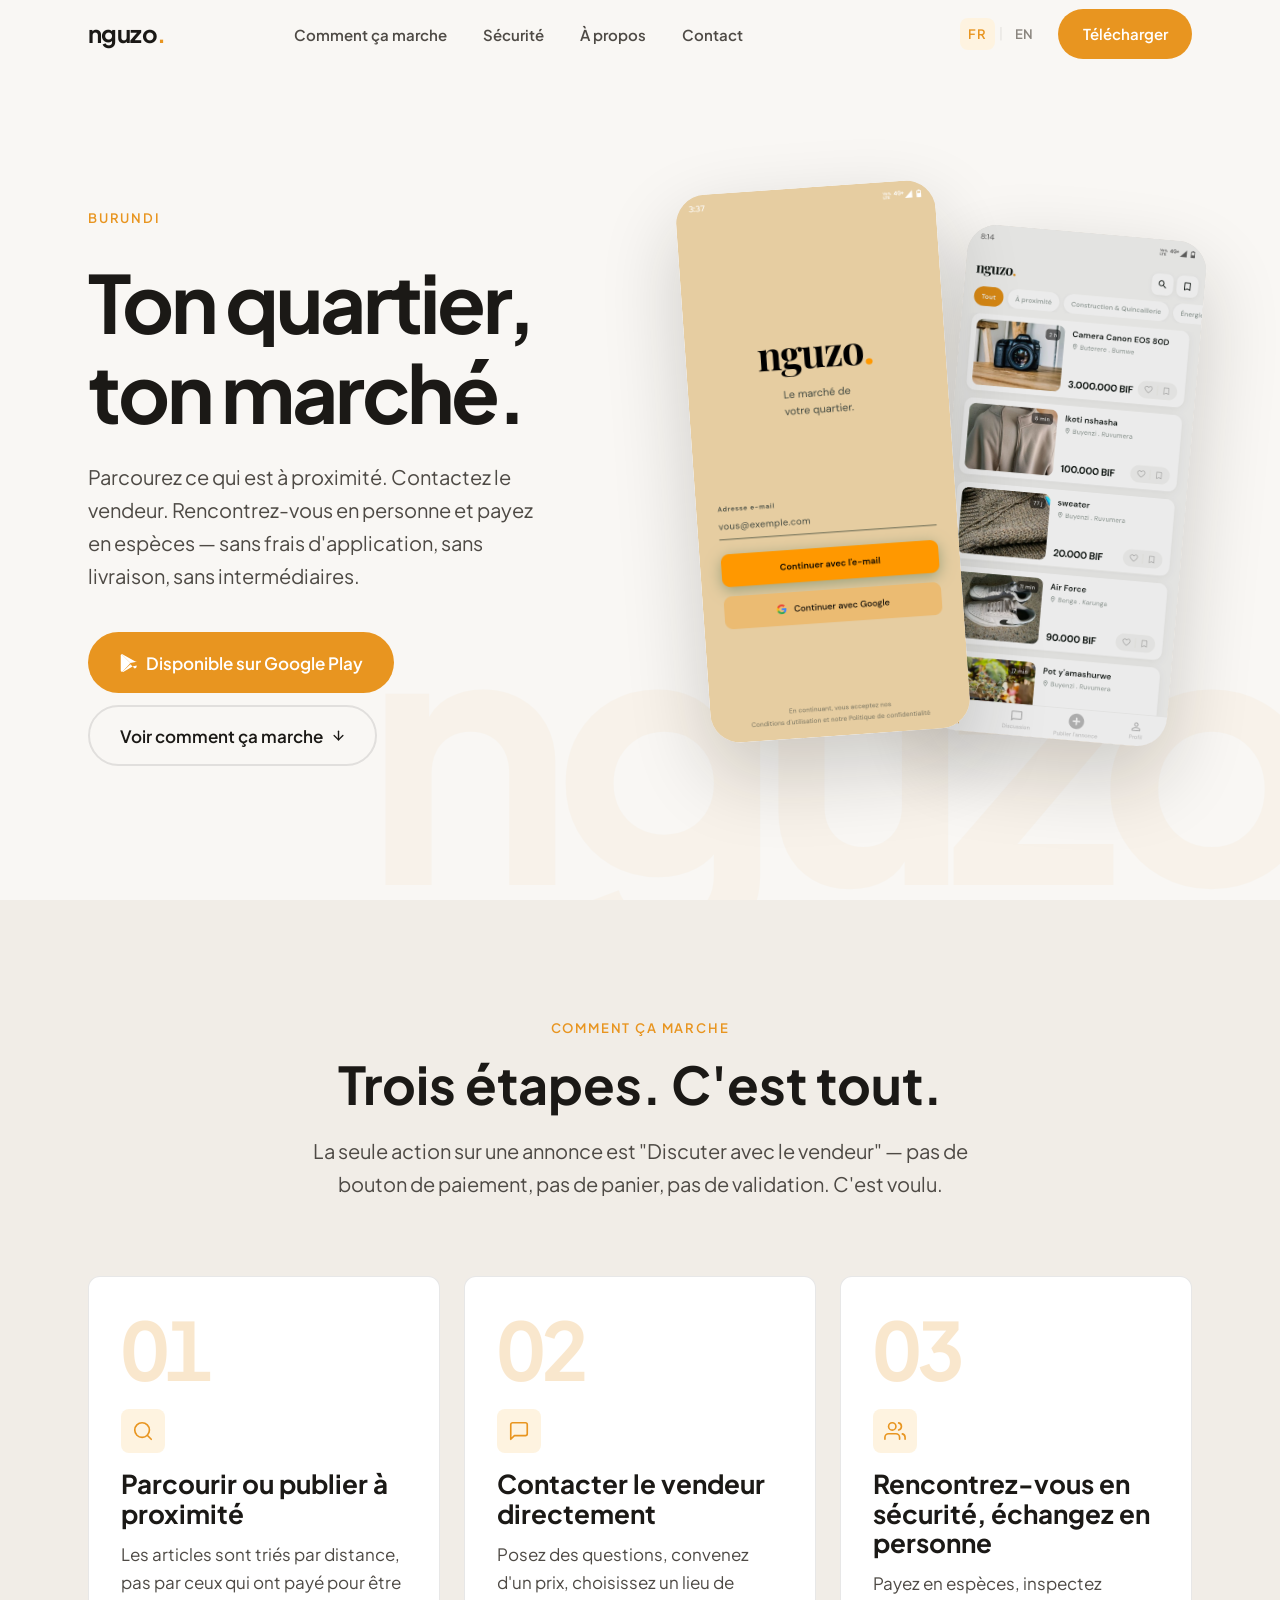
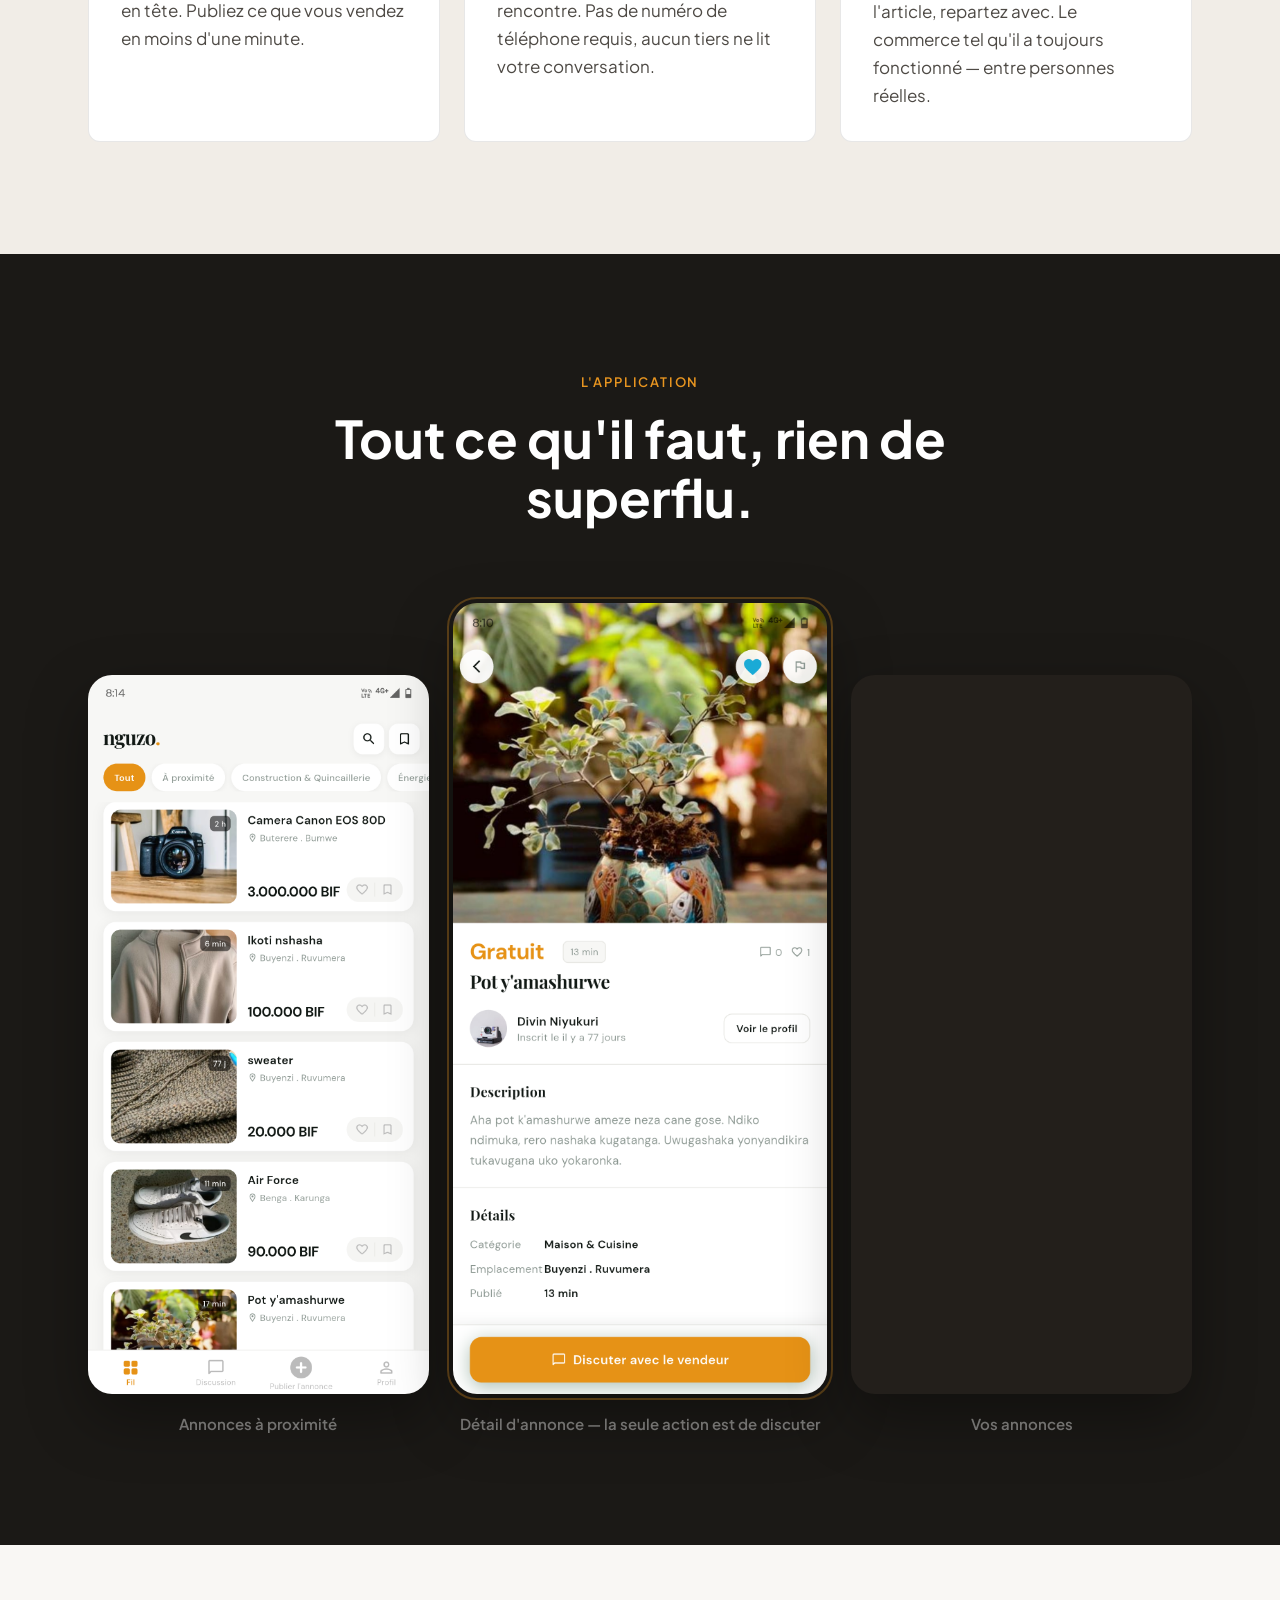
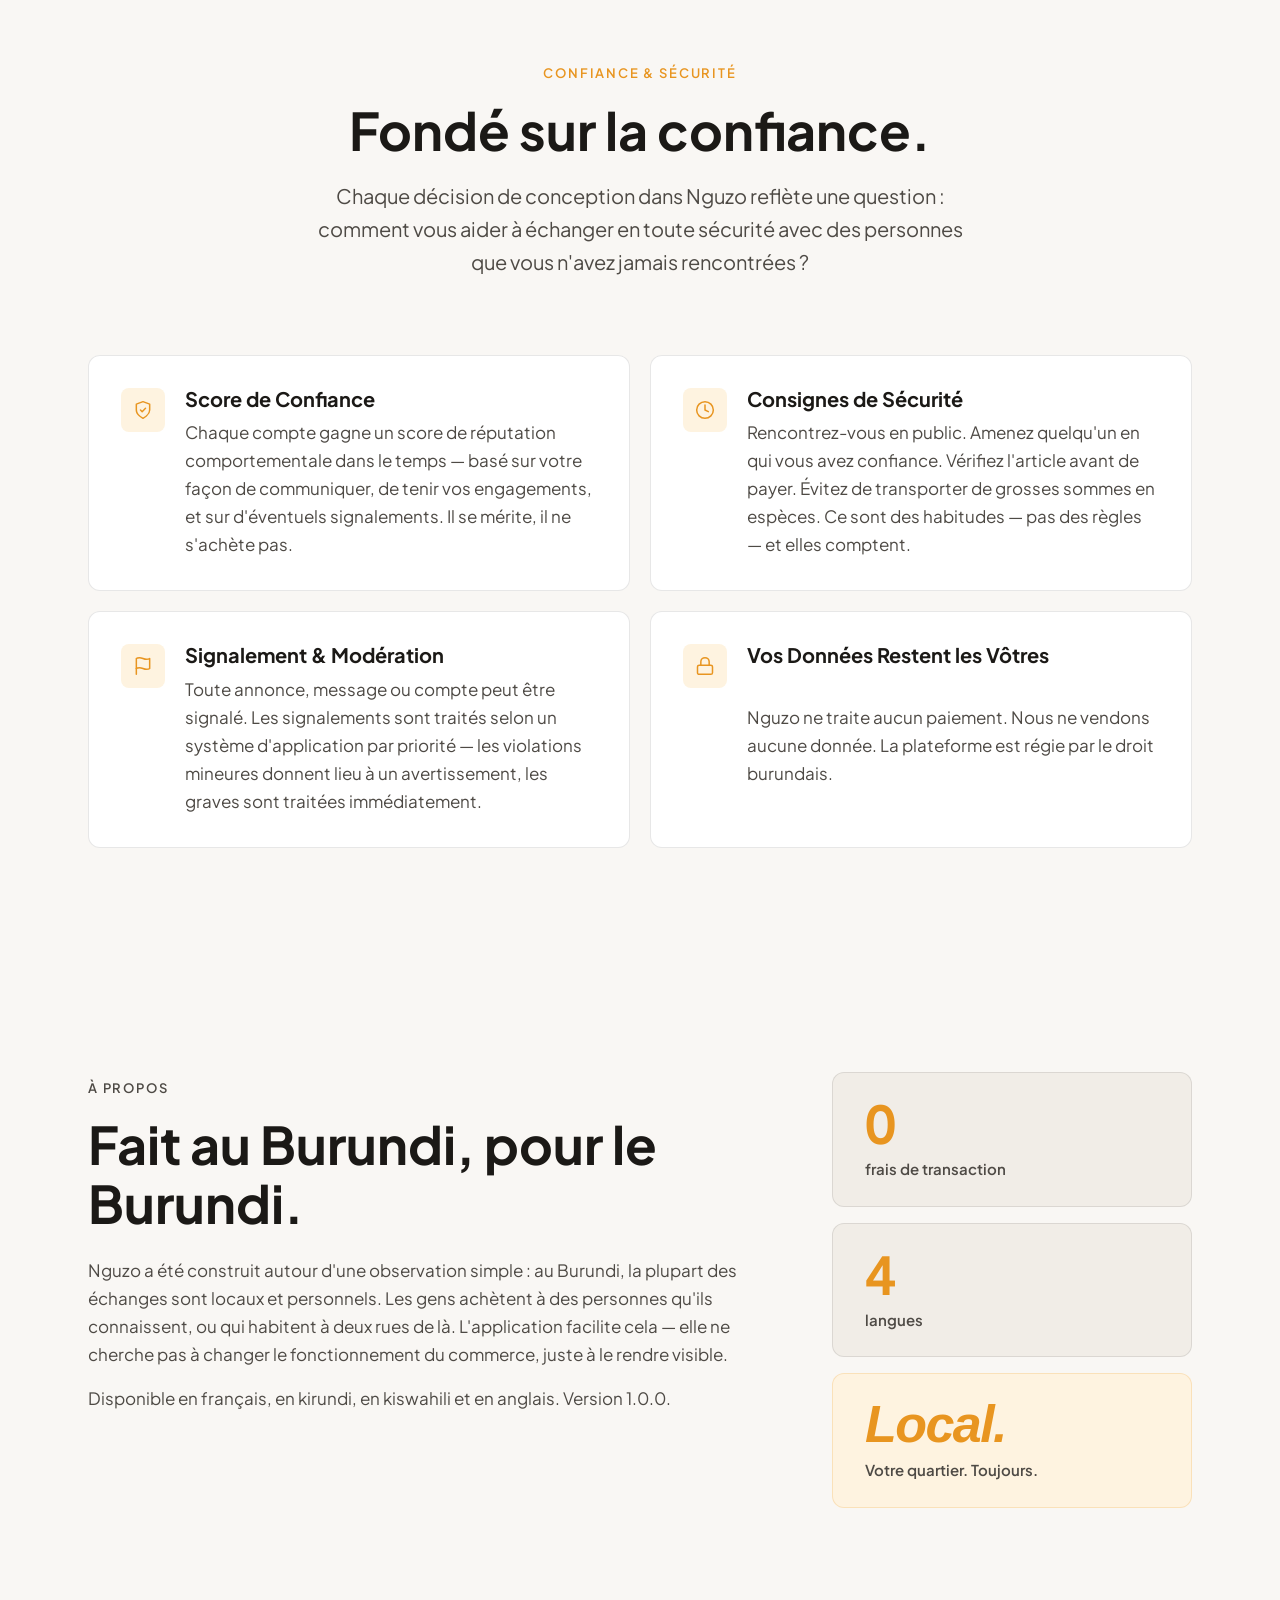
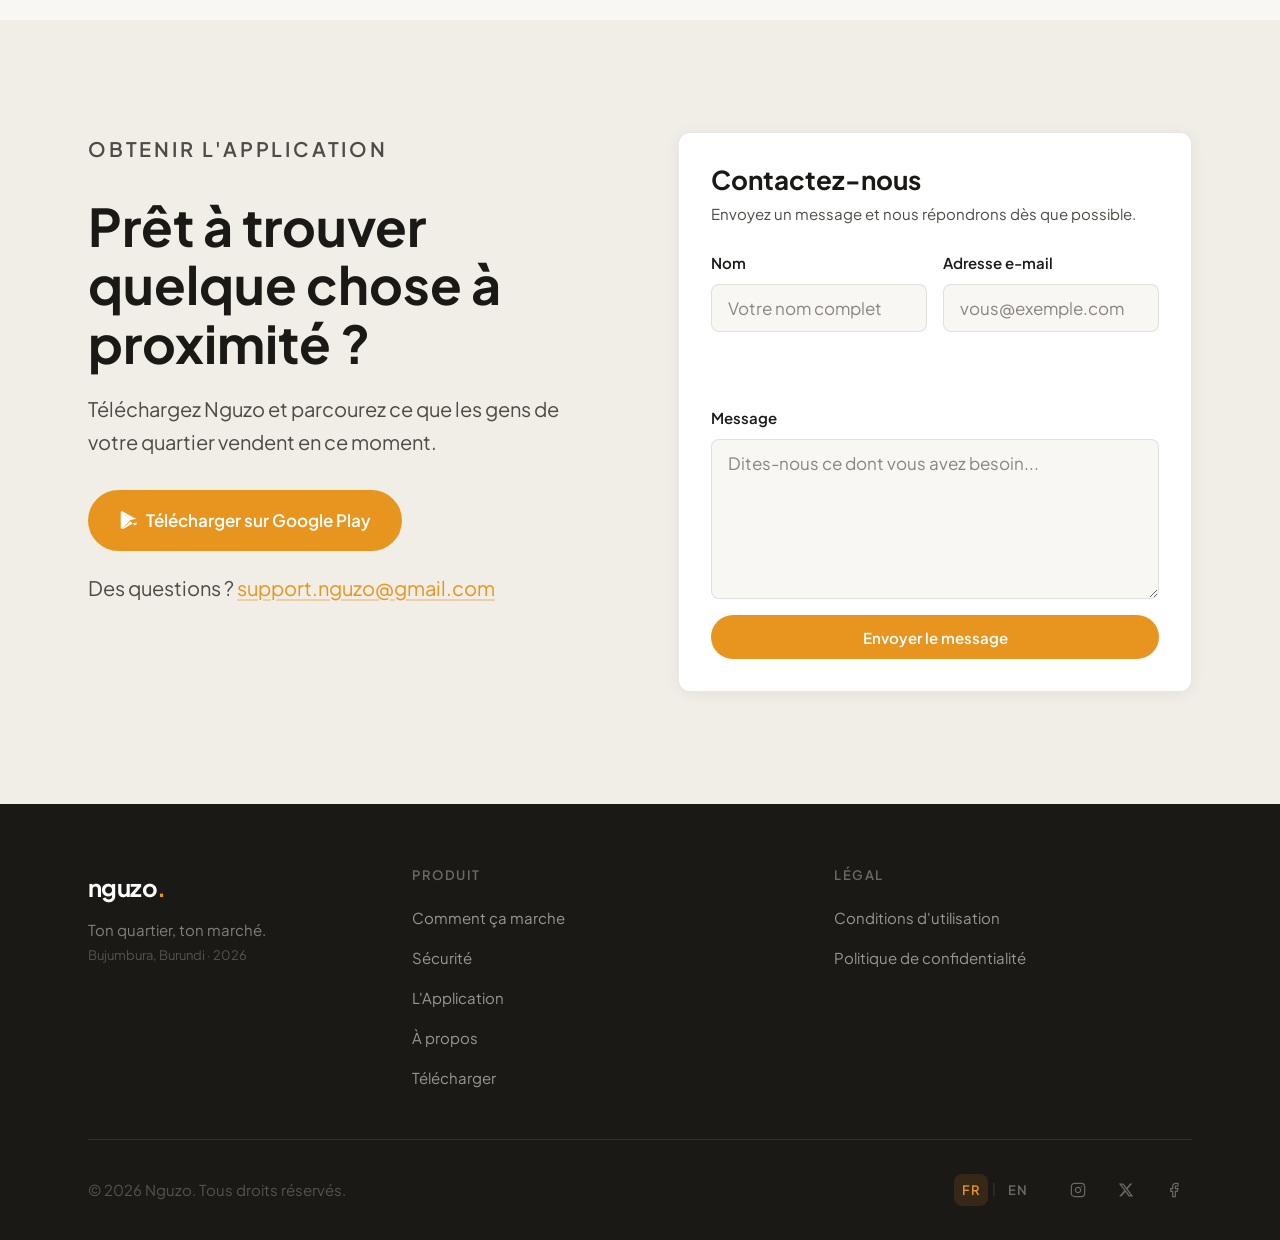
==== commit 3d9948c3: "about component added" ====
--- a/index.html
+++ b/index.html
@@ -158,7 +158,9 @@
 <script src="script.js" defer></script>
 <script src="components/app-header.js"></script>
 <script src="components/main/app-main.js"></script>
-<script src="components/main/app-howItWorks.js"></script>
+<script src="components/main/app-how_it_works.js"></script>
+<script src="components/main/app-safety.js"></script>
+<script src="components/main/app-about.js"></script>
 </body>
 </html>
 
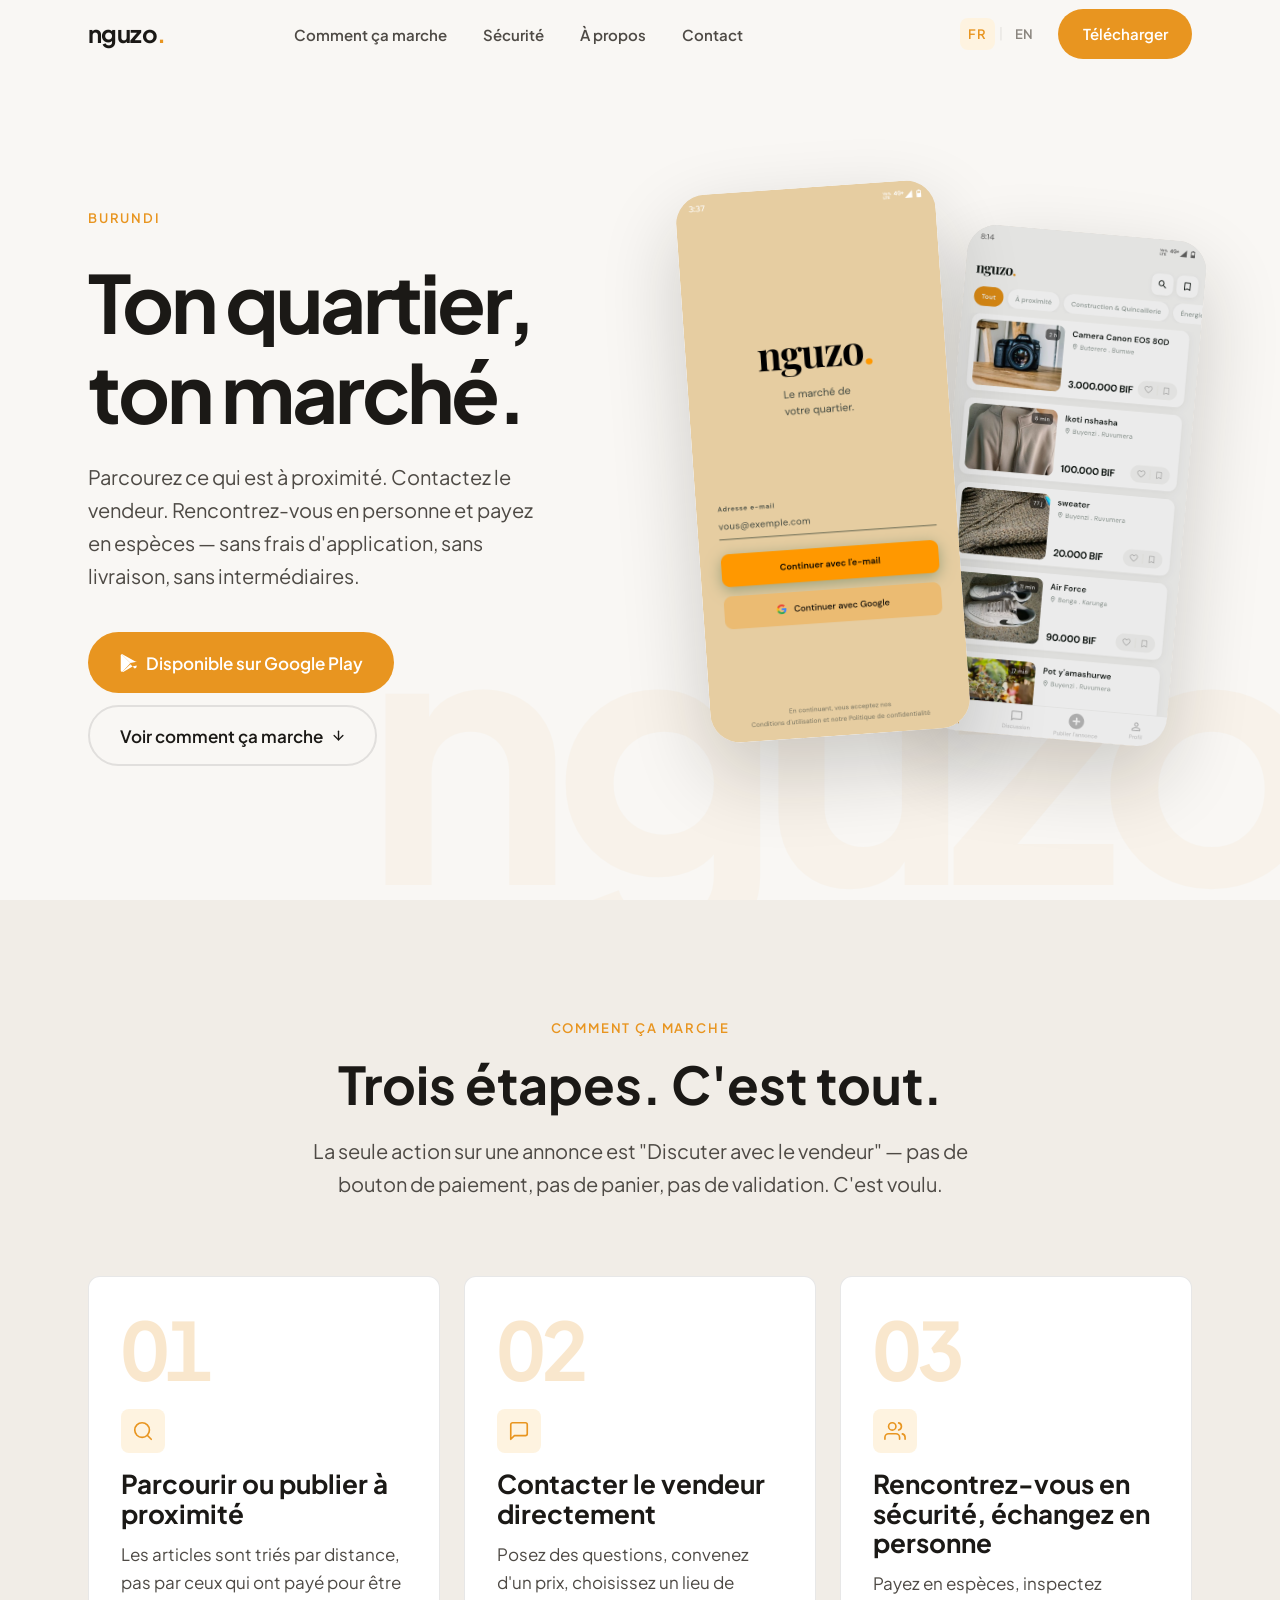
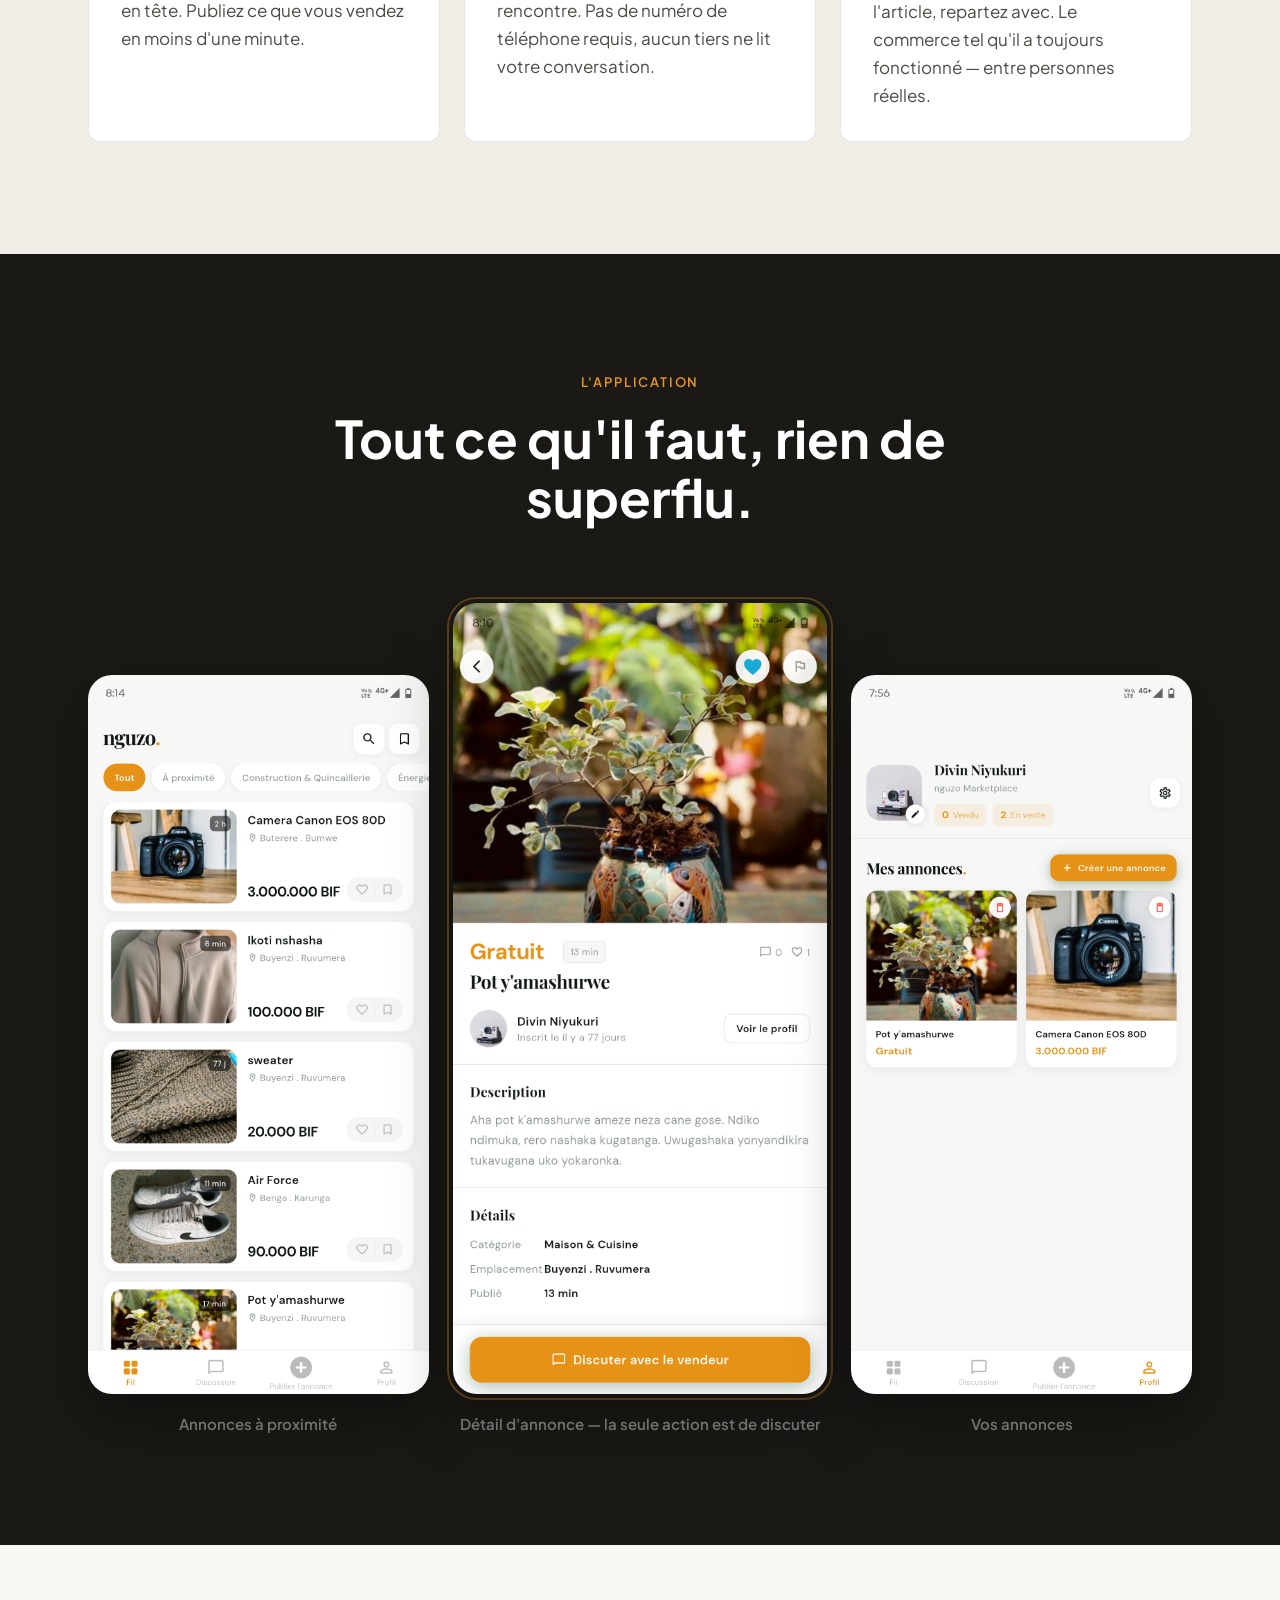
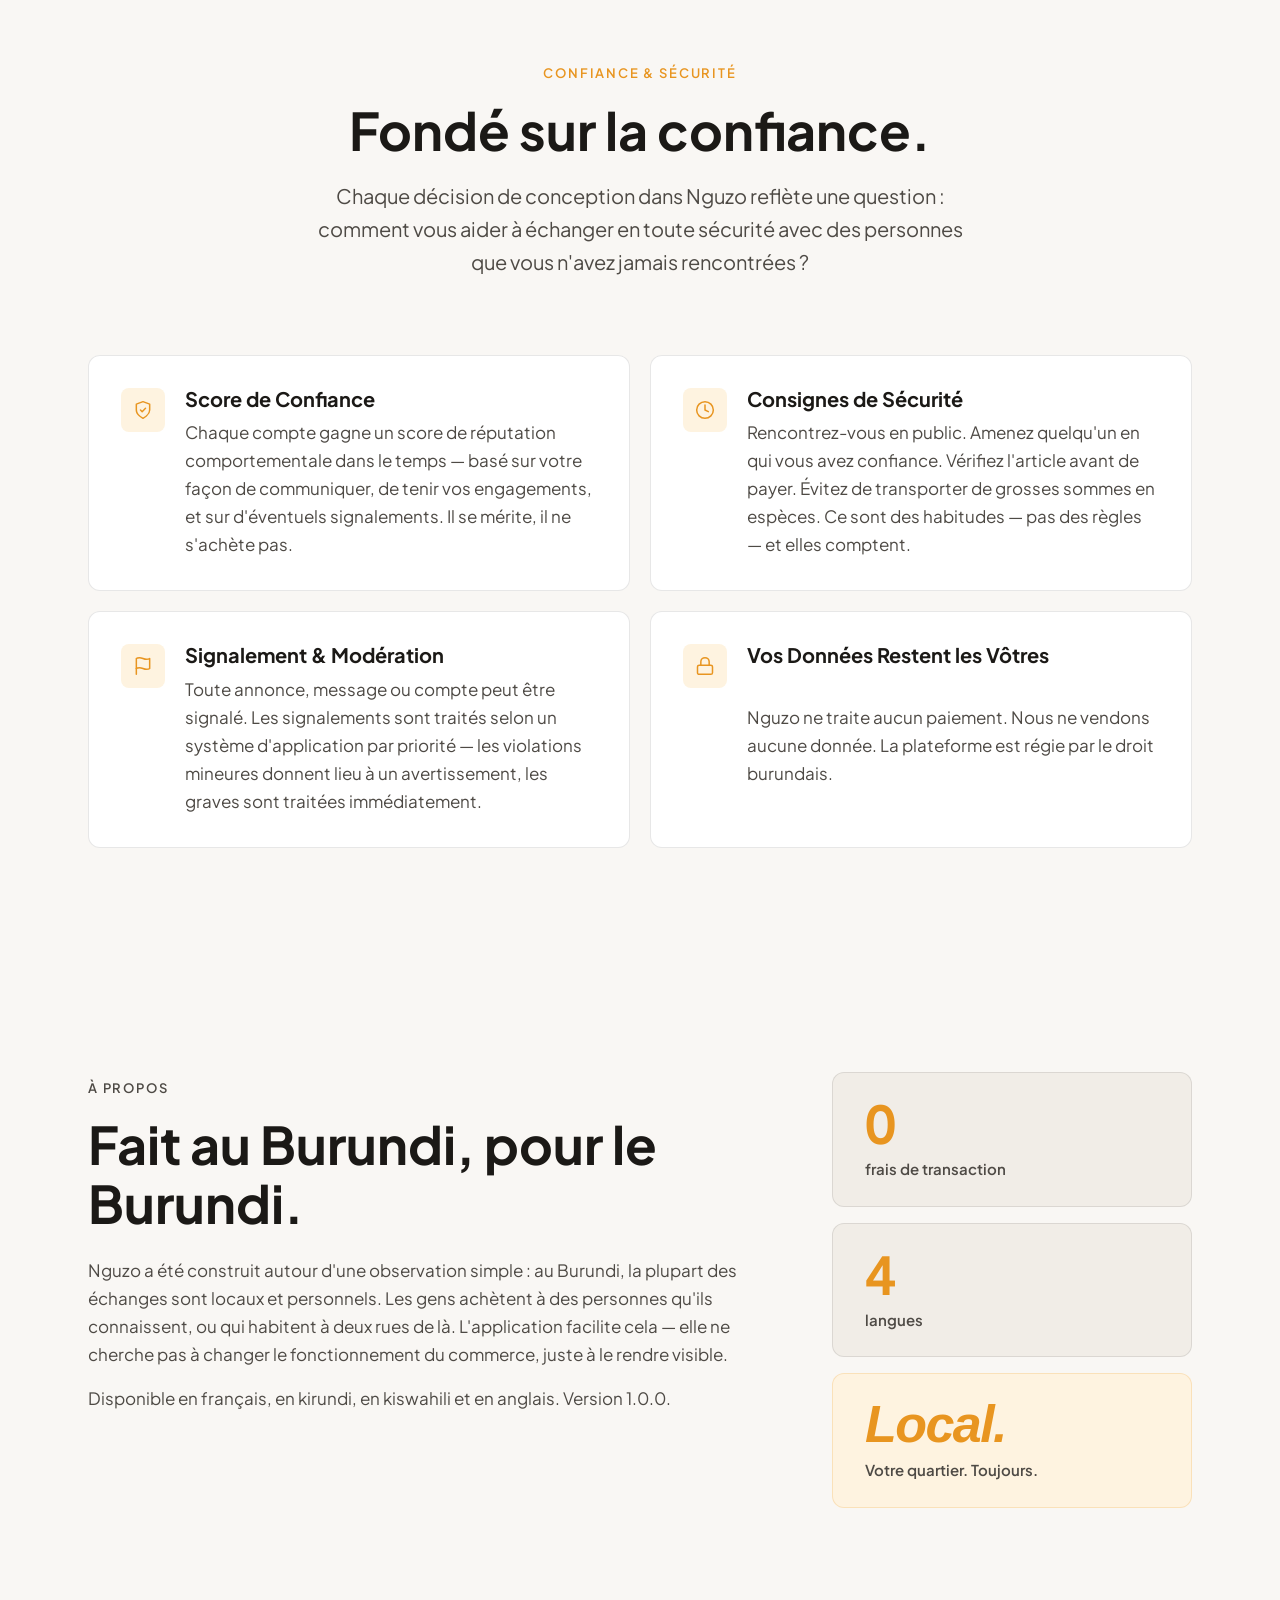
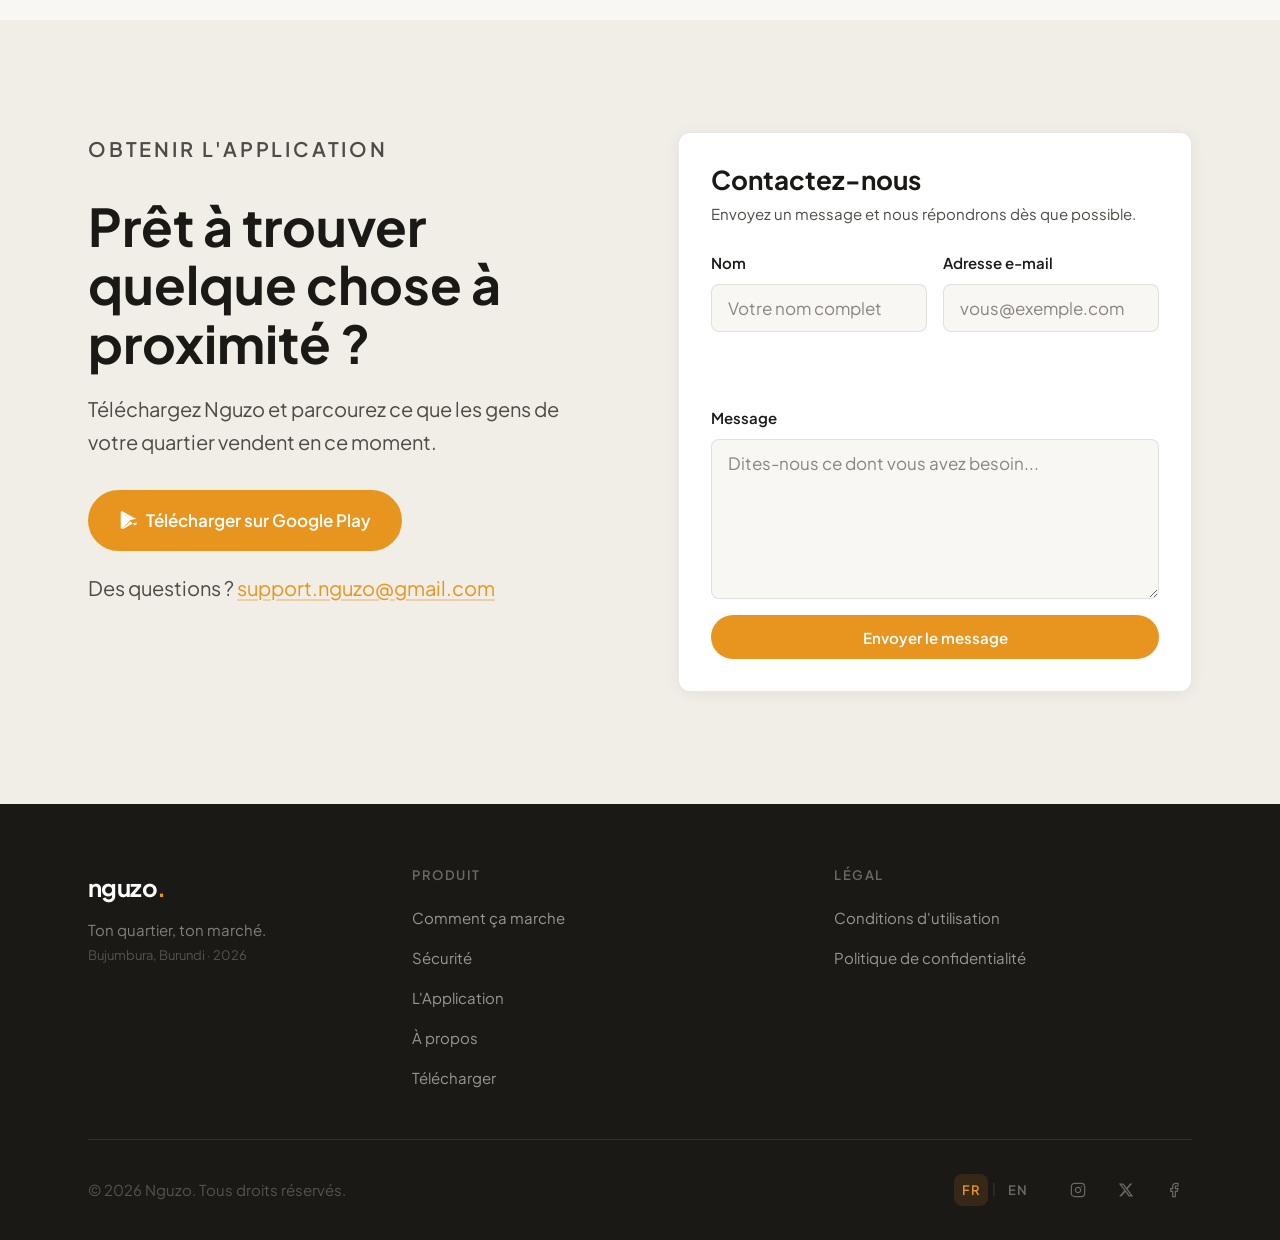
==== commit 5b1877ca: "contact component added and about component done" ====
--- a/index.html
+++ b/index.html
@@ -161,6 +161,7 @@
 <script src="components/main/app-how_it_works.js"></script>
 <script src="components/main/app-safety.js"></script>
 <script src="components/main/app-about.js"></script>
+<script src="components/main/app-contact.js"></script>
 </body>
 </html>
 
